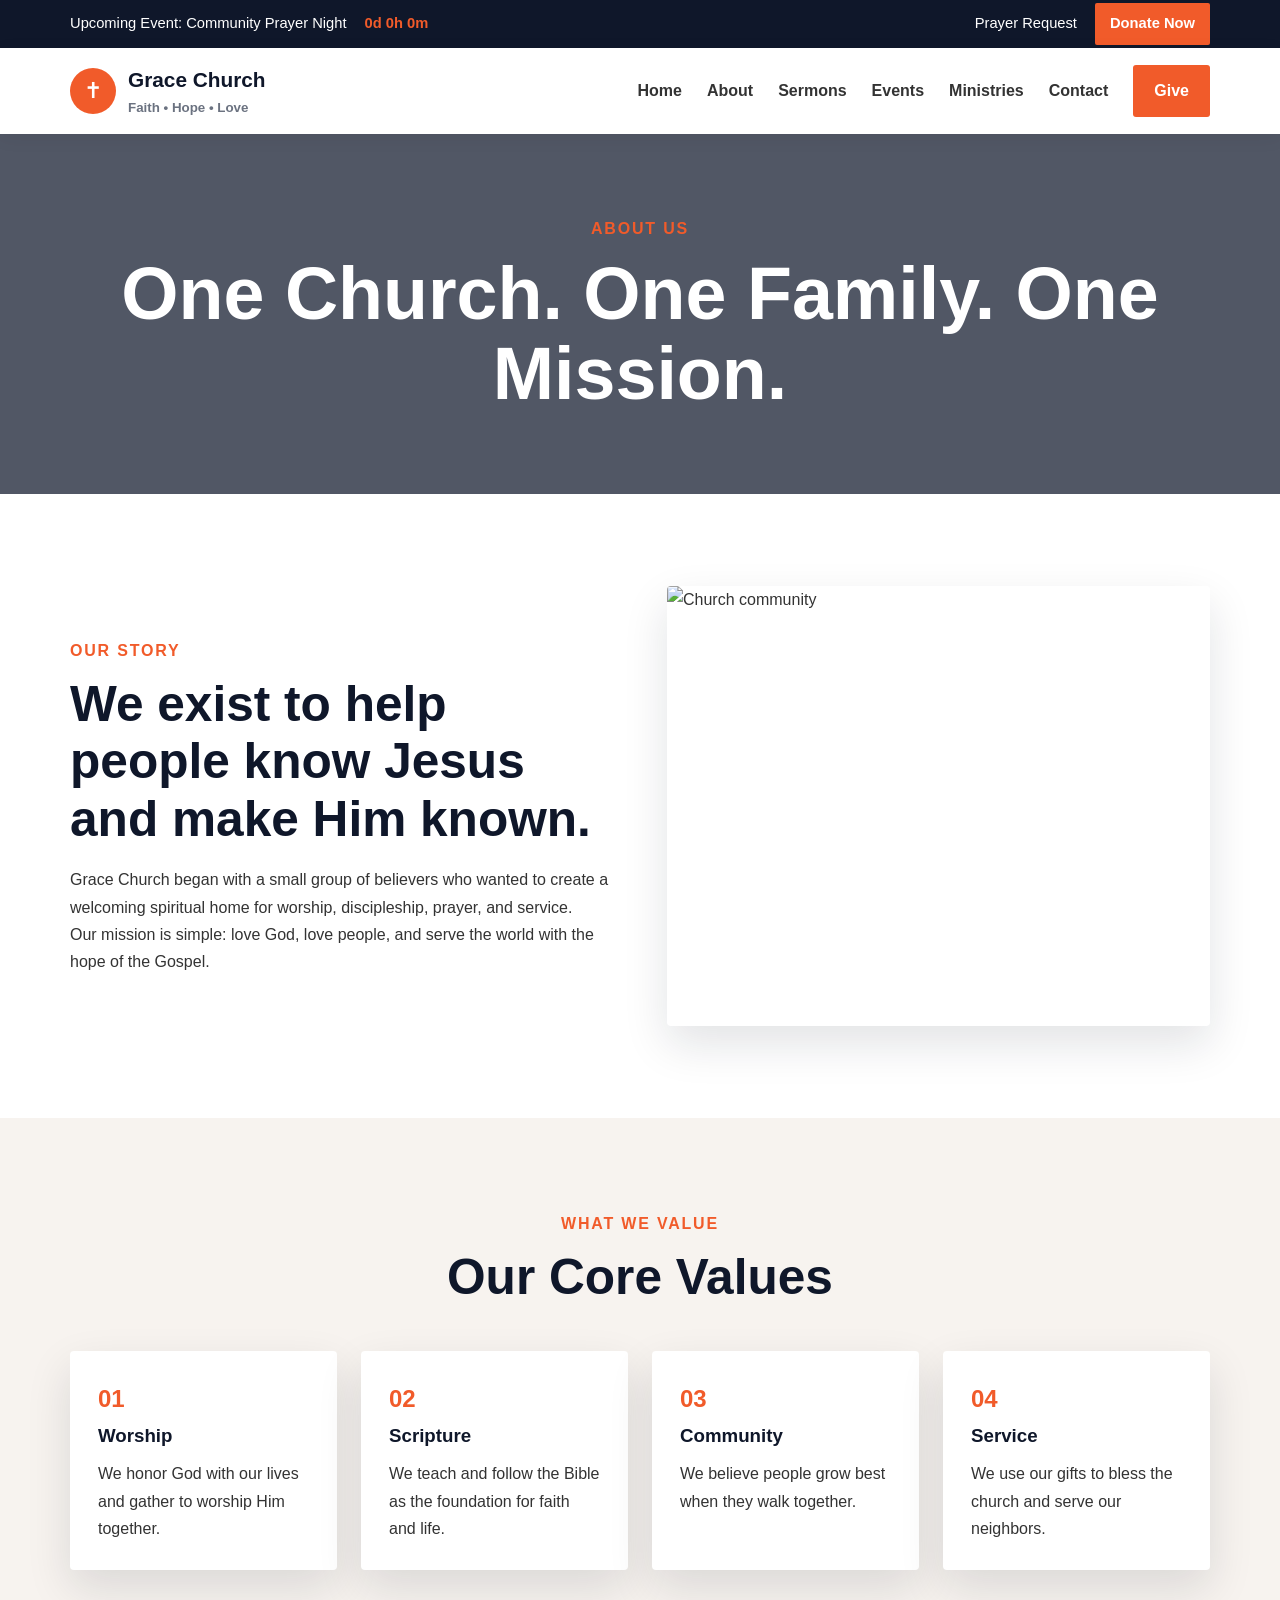
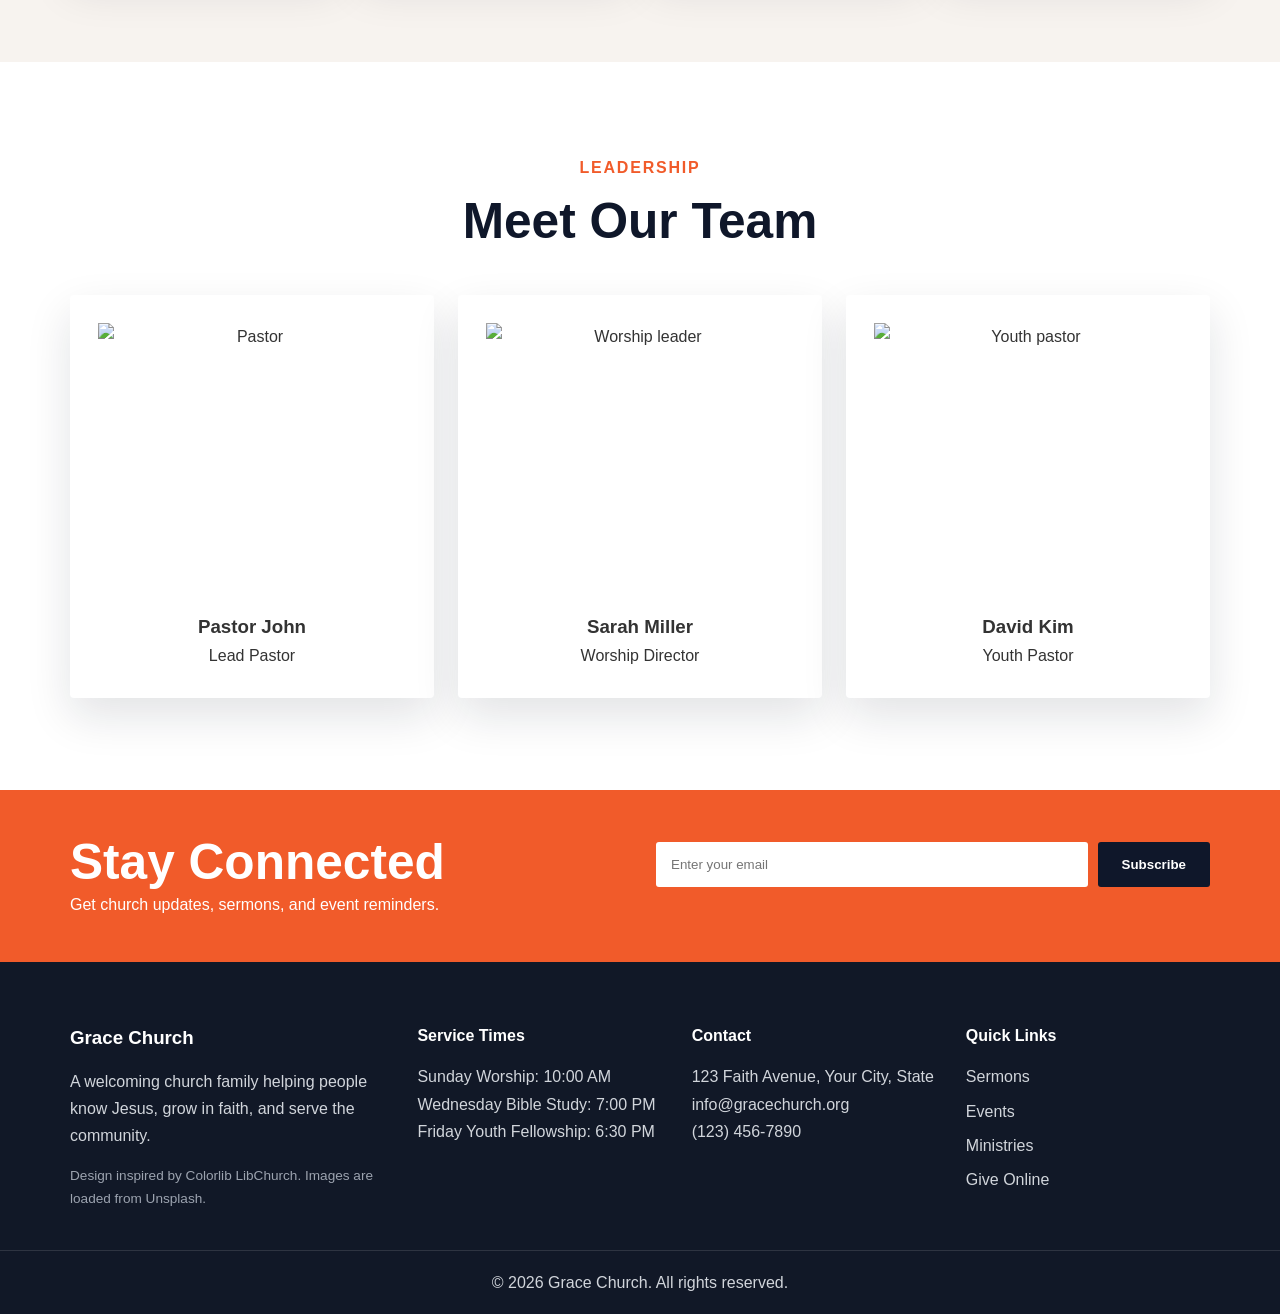
==== about.html @ 38222ea0 "initial commit for Bethel Church Website~" ====
<!DOCTYPE html>
<html lang="en">
<head>
  <meta charset="UTF-8" />
<meta name="viewport" content="width=device-width, initial-scale=1.0" />
<link rel="stylesheet" href="css/style.css" />
<link rel="preconnect" href="https://images.unsplash.com">

  <title>About | Grace Church</title>
</head>
<body>
<header class="top-header">
  <div class="container top-row">
    <div class="top-left">
      <span>Upcoming Event: Community Prayer Night</span>
      <strong id="miniCountdown">Loading...</strong>
    </div>
    <div class="top-right">
      <a href="contact.html">Prayer Request</a>
      <a href="give.html" class="top-donate">Donate Now</a>
    </div>
  </div>
</header>

<nav class="main-header">
  <div class="container nav-row">
    <a href="index.html" class="brand">
      <span class="brand-icon">✝</span>
      <span>
        <strong>Grace Church</strong>
        <small>Faith • Hope • Love</small>
      </span>
    </a>

    <button class="menu-btn" id="menuBtn" aria-label="Open menu">☰</button>

    <div class="menu" id="menu">
      <a href="index.html">Home</a>
      <a href="about.html">About</a>
      <a href="sermons.html">Sermons</a>
      <a href="events.html">Events</a>
      <a href="ministries.html">Ministries</a>
      <a href="contact.html">Contact</a>
      <a href="give.html" class="donate-btn">Give</a>
    </div>
  </div>
</nav>

<main>

<section class="page-hero about-hero">
  <div class="container"><p class="label">About Us</p><h1>One Church. One Family. One Mission.</h1></div>
</section>
<section class="section">
  <div class="container split">
    <div>
      <p class="label dark">Our Story</p>
      <h2>We exist to help people know Jesus and make Him known.</h2>
      <p>Grace Church began with a small group of believers who wanted to create a welcoming spiritual home for worship, discipleship, prayer, and service.</p>
      <p>Our mission is simple: love God, love people, and serve the world with the hope of the Gospel.</p>
    </div>
    <div class="image-stack">
      <img class="main-img" src="https://images.unsplash.com/photo-1511632765486-a01980e01a18?auto=format&fit=crop&w=1200&q=80" alt="Church community">
    </div>
  </div>
</section>
<section class="section light">
  <div class="container">
    <div class="section-title"><p class="label dark">What We Value</p><h2>Our Core Values</h2></div>
    <div class="value-grid">
      <div class="value-card"><span>01</span><h3>Worship</h3><p>We honor God with our lives and gather to worship Him together.</p></div>
      <div class="value-card"><span>02</span><h3>Scripture</h3><p>We teach and follow the Bible as the foundation for faith and life.</p></div>
      <div class="value-card"><span>03</span><h3>Community</h3><p>We believe people grow best when they walk together.</p></div>
      <div class="value-card"><span>04</span><h3>Service</h3><p>We use our gifts to bless the church and serve our neighbors.</p></div>
    </div>
  </div>
</section>
<section class="section">
  <div class="container">
    <div class="section-title"><p class="label dark">Leadership</p><h2>Meet Our Team</h2></div>
    <div class="team-grid">
      <div class="team-card"><img src="https://images.unsplash.com/photo-1560250097-0b93528c311a?auto=format&fit=crop&w=800&q=80" alt="Pastor"><h3>Pastor John</h3><p>Lead Pastor</p></div>
      <div class="team-card"><img src="https://images.unsplash.com/photo-1573496359142-b8d87734a5a2?auto=format&fit=crop&w=800&q=80" alt="Worship leader"><h3>Sarah Miller</h3><p>Worship Director</p></div>
      <div class="team-card"><img src="https://images.unsplash.com/photo-1568602471122-7832951cc4c5?auto=format&fit=crop&w=800&q=80" alt="Youth pastor"><h3>David Kim</h3><p>Youth Pastor</p></div>
    </div>
  </div>
</section>
</main>
<section class="newsletter">
  <div class="container newsletter-box">
    <div>
      <h2>Stay Connected</h2>
      <p>Get church updates, sermons, and event reminders.</p>
    </div>
    <form id="newsletterForm" class="newsletter-form">
      <input type="email" id="newsletterEmail" placeholder="Enter your email" required>
      <button type="submit">Subscribe</button>
      <p id="newsletterMsg" class="small-msg"></p>
    </form>
  </div>
</section>

<footer class="footer">
  <div class="container footer-grid">
    <div>
      <h3>Grace Church</h3>
      <p>A welcoming church family helping people know Jesus, grow in faith, and serve the community.</p>
      <p class="credit">Design inspired by Colorlib LibChurch. Images are loaded from Unsplash.</p>
    </div>
    <div>
      <h4>Service Times</h4>
      <p>Sunday Worship: 10:00 AM</p>
      <p>Wednesday Bible Study: 7:00 PM</p>
      <p>Friday Youth Fellowship: 6:30 PM</p>
    </div>
    <div>
      <h4>Contact</h4>
      <p>123 Faith Avenue, Your City, State</p>
      <p>info@gracechurch.org</p>
      <p>(123) 456-7890</p>
    </div>
    <div>
      <h4>Quick Links</h4>
      <a href="sermons.html">Sermons</a>
      <a href="events.html">Events</a>
      <a href="ministries.html">Ministries</a>
      <a href="give.html">Give Online</a>
    </div>
  </div>
  <div class="footer-bottom">
    <p>&copy; 2026 Grace Church. All rights reserved.</p>
  </div>
</footer>

<script src="js/main.js"></script>

</body>
</html>
---- css/style.css ----
*{margin:0;padding:0;box-sizing:border-box}
:root{--orange:#f15b2a;--dark:#111827;--deep:#0f172a;--text:#333;--muted:#6b7280;--light:#f7f3ef;--white:#fff;--shadow:0 18px 45px rgba(15,23,42,.12)}
body{font-family:Arial,Helvetica,sans-serif;color:var(--text);line-height:1.7;background:#fff}
img{max-width:100%;display:block} a{text-decoration:none;color:inherit}.container{width:min(1140px,92%);margin:0 auto}
.top-header{background:var(--deep);color:#fff;font-size:.92rem}.top-row{display:flex;justify-content:space-between;gap:18px;align-items:center;min-height:48px}.top-left,.top-right{display:flex;gap:18px;align-items:center;flex-wrap:wrap}.top-left strong{color:var(--orange)}.top-right a{color:#fff}.top-donate{background:var(--orange);padding:8px 15px;border-radius:2px;font-weight:bold}
.main-header{background:#fff;position:sticky;top:0;z-index:1000;box-shadow:0 4px 18px rgba(0,0,0,.06)}.nav-row{display:flex;justify-content:space-between;align-items:center;min-height:86px}.brand{display:flex;align-items:center;gap:12px}.brand-icon{background:var(--orange);color:#fff;width:46px;height:46px;display:grid;place-items:center;border-radius:50%;font-size:1.35rem}.brand strong{display:block;color:var(--deep);font-size:1.3rem}.brand small{display:block;color:var(--muted);font-weight:bold}.menu{display:flex;gap:25px;align-items:center;font-weight:bold}.menu a:hover{color:var(--orange)}.donate-btn{background:var(--orange);color:#fff!important;padding:12px 21px;border-radius:3px}.menu-btn{display:none;background:var(--orange);color:#fff;border:0;border-radius:3px;padding:10px 13px;font-size:1.25rem}
.hero{position:relative;min-height:76vh;display:flex;align-items:center;color:#fff;background-size:cover;background-position:center}.hero-home{background-image:url('https://images.unsplash.com/photo-1438032005730-c779502df39b?auto=format&fit=crop&w=1800&q=80')}.hero-shade{position:absolute;inset:0;background:linear-gradient(90deg,rgba(15,23,42,.84),rgba(15,23,42,.35))}.hero-inner{position:relative;max-width:760px}.label{color:var(--orange);font-weight:900;letter-spacing:1.8px;text-transform:uppercase;margin-bottom:12px}.label.dark{color:var(--orange)}.hero h1{font-size:clamp(2.8rem,7vw,5.8rem);line-height:1.03;margin-bottom:20px}.hero-text{font-size:1.22rem;max-width:670px;margin-bottom:30px}.hero-actions{display:flex;gap:14px;flex-wrap:wrap}.btn{border:0;display:inline-block;padding:14px 25px;border-radius:3px;font-weight:900;cursor:pointer;transition:.2s}.btn:hover{transform:translateY(-2px);opacity:.92}.primary{background:var(--orange);color:#fff}.outline{border:2px solid #fff;color:#fff}.dark-btn{background:var(--deep);color:#fff}
.countdown-strip{background:var(--orange);color:#fff;padding:34px 0}.countdown-wrap{display:grid;grid-template-columns:1fr auto auto;gap:30px;align-items:center}.countdown-strip .label{color:#fff}.countdown-wrap h2{color:#fff;margin:0}.countdown{display:flex;gap:12px}.countdown div{background:rgba(255,255,255,.18);padding:13px 15px;text-align:center;min-width:82px}.countdown strong{display:block;font-size:1.7rem;line-height:1}.countdown span{font-size:.8rem;text-transform:uppercase;font-weight:bold}
.section{padding:92px 0}.light{background:var(--light)}.split{display:grid;grid-template-columns:1fr 1fr;gap:54px;align-items:center}h2{font-size:clamp(2rem,4vw,3.1rem);line-height:1.16;color:var(--deep);margin-bottom:18px}.section-title{text-align:center;max-width:720px;margin:0 auto 44px}.image-stack{position:relative}.main-img{border-radius:4px;box-shadow:var(--shadow);height:440px;width:100%;object-fit:cover}.quote-card{position:absolute;right:-20px;bottom:-24px;background:#fff;padding:22px;box-shadow:var(--shadow);max-width:320px;border-left:5px solid var(--orange)}.quote-card strong{display:block;color:var(--deep);margin-bottom:8px}.quote-card span{color:var(--orange);font-weight:bold}
.feature-grid{display:grid;grid-template-columns:repeat(3,1fr);gap:28px}.feature-card{background:#fff;box-shadow:var(--shadow);border-radius:4px;overflow:hidden}.feature-card img{height:210px;width:100%;object-fit:cover}.feature-card div{padding:25px}.feature-card h3,.sermon-card h3,.event-card h3,.value-card h3{color:var(--deep);margin-bottom:9px}
.sermon-grid{display:grid;grid-template-columns:repeat(3,1fr);gap:28px}.sermon-card{background:#fff;padding:28px;box-shadow:var(--shadow);border-radius:4px}.sermons-home .sermon-card{background:var(--light)}.play{height:155px;background:linear-gradient(135deg,var(--deep),var(--orange));color:#fff;display:grid;place-items:center;font-size:3rem;margin-bottom:22px}.sermon-card a{display:inline-block;color:var(--orange);font-weight:900;margin-top:15px}
.donation-band{background:linear-gradient(rgba(15,23,42,.87),rgba(15,23,42,.87)),url('https://images.unsplash.com/photo-1593113630400-ea4288922497?auto=format&fit=crop&w=1800&q=80');background-size:cover;background-position:center;color:#fff;padding:88px 0}.donation-band h2{color:#fff}.donation-grid{display:grid;grid-template-columns:1.2fr .8fr;gap:44px;align-items:center}.donation-card{background:#fff;color:var(--text);padding:32px;box-shadow:var(--shadow);border-radius:4px}.white-card{background:#fff}.progress{height:12px;background:#e5e7eb;border-radius:20px;overflow:hidden;margin:22px 0 10px}.progress span{display:block;height:100%;background:var(--orange)}.progress-meta{display:flex;justify-content:space-between;gap:14px;margin-bottom:22px;color:var(--deep)}
.events-grid,.events-list-page{display:grid;gap:22px}.event-card{background:#fff;box-shadow:var(--shadow);border-radius:4px;padding:24px;display:flex;align-items:center;gap:22px;border-left:5px solid var(--orange)}.event-card.large{align-items:flex-start}.event-date{background:var(--orange);color:#fff;min-width:78px;height:78px;display:grid;place-items:center;text-align:center}.event-date strong{font-size:1.9rem;line-height:1}.event-date span{font-weight:900;font-size:.82rem}
.newsletter{background:var(--orange);color:#fff;padding:44px 0}.newsletter-box{display:grid;grid-template-columns:1fr 1fr;gap:32px;align-items:center}.newsletter h2{color:#fff;margin:0}.newsletter-form{display:grid;grid-template-columns:1fr auto;gap:10px}.newsletter-form input{padding:15px;border:0;border-radius:3px}.newsletter-form button{background:var(--deep);color:#fff;border:0;padding:0 24px;font-weight:900;border-radius:3px}.small-msg{font-weight:bold;color:var(--orange);margin-top:12px}.newsletter .small-msg{grid-column:1/-1;color:#fff}
.footer{background:#111827;color:#d1d5db;padding-top:60px}.footer h3,.footer h4{color:#fff;margin-bottom:14px}.footer-grid{display:grid;grid-template-columns:1.3fr 1fr 1fr 1fr;gap:30px;padding-bottom:40px}.footer a{display:block;color:#d1d5db;margin-bottom:7px}.credit{font-size:.85rem;color:#9ca3af;margin-top:14px}.footer-bottom{text-align:center;border-top:1px solid rgba(255,255,255,.12);padding:18px}
.page-hero{min-height:360px;color:#fff;display:flex;align-items:center;text-align:center;background-size:cover;background-position:center;position:relative}.page-hero:before{content:"";position:absolute;inset:0;background:rgba(15,23,42,.72)}.page-hero .container{position:relative}.page-hero h1{font-size:clamp(2.5rem,6vw,4.6rem);line-height:1.08}.about-hero{background-image:url('https://images.unsplash.com/photo-1511632765486-a01980e01a18?auto=format&fit=crop&w=1800&q=80')}.sermons-hero{background-image:url('https://images.unsplash.com/photo-1504052434569-70ad5836ab65?auto=format&fit=crop&w=1800&q=80')}.events-hero{background-image:url('https://images.unsplash.com/photo-1529156069898-49953e39b3ac?auto=format&fit=crop&w=1800&q=80')}.ministries-hero{background-image:url('https://images.unsplash.com/photo-1593113598332-cd288d649433?auto=format&fit=crop&w=1800&q=80')}.contact-hero{background-image:url('https://images.unsplash.com/photo-1490730141103-6cac27aaab94?auto=format&fit=crop&w=1800&q=80')}.give-hero{background-image:url('https://images.unsplash.com/photo-1593113630400-ea4288922497?auto=format&fit=crop&w=1800&q=80')}
.value-grid,.team-grid{display:grid;grid-template-columns:repeat(4,1fr);gap:24px}.value-card,.team-card,.form-card,.contact-info,.light-card{background:#fff;box-shadow:var(--shadow);padding:28px;border-radius:4px}.value-card span{color:var(--orange);font-weight:900;font-size:1.5rem}.team-grid{grid-template-columns:repeat(3,1fr)}.team-card{text-align:center}.team-card img{height:270px;width:100%;object-fit:cover;margin-bottom:18px}.filter-bar{display:flex;justify-content:center;gap:12px;flex-wrap:wrap;margin-bottom:35px}.filter{border:0;background:#fff;color:var(--deep);padding:11px 22px;border-radius:3px;font-weight:900;cursor:pointer}.filter.active{background:var(--orange);color:#fff}
.contact-grid{display:grid;grid-template-columns:1fr 1fr;gap:42px;align-items:start}.form-card label{display:block;margin-top:14px;margin-bottom:6px;font-weight:900}.form-card input,.form-card textarea{width:100%;padding:14px;border:1px solid #ddd;border-radius:3px;font-family:inherit}.form-card button{margin-top:16px}.form-card.wide{max-width:760px;margin:0 auto}.map-box{min-height:230px;background:var(--light);border:2px dashed #d1d5db;display:grid;place-items:center;text-align:center;color:var(--muted);margin-top:22px}.light-card{background:var(--light)}
@media(max-width:960px){.menu-btn{display:block}.menu{display:none;position:absolute;left:0;right:0;top:86px;background:#fff;box-shadow:0 12px 25px rgba(0,0,0,.08);padding:22px 4%;flex-direction:column;align-items:flex-start}.menu.show{display:flex}.top-row,.countdown-wrap,.split,.feature-grid,.sermon-grid,.donation-grid,.newsletter-box,.footer-grid,.contact-grid,.value-grid,.team-grid{grid-template-columns:1fr}.top-row{padding:12px 0}.countdown{flex-wrap:wrap}.quote-card{position:static;margin-top:-10px}.main-img{height:330px}.newsletter-form{grid-template-columns:1fr}.newsletter-form button{padding:14px}.hero{min-height:68vh}.event-card{align-items:flex-start}}
@media(max-width:560px){.top-left,.top-right{gap:10px}.countdown div{min-width:70px}.section{padding:64px 0}.event-card{flex-direction:column}.hero h1{font-size:2.65rem}.brand strong{font-size:1.1rem}}
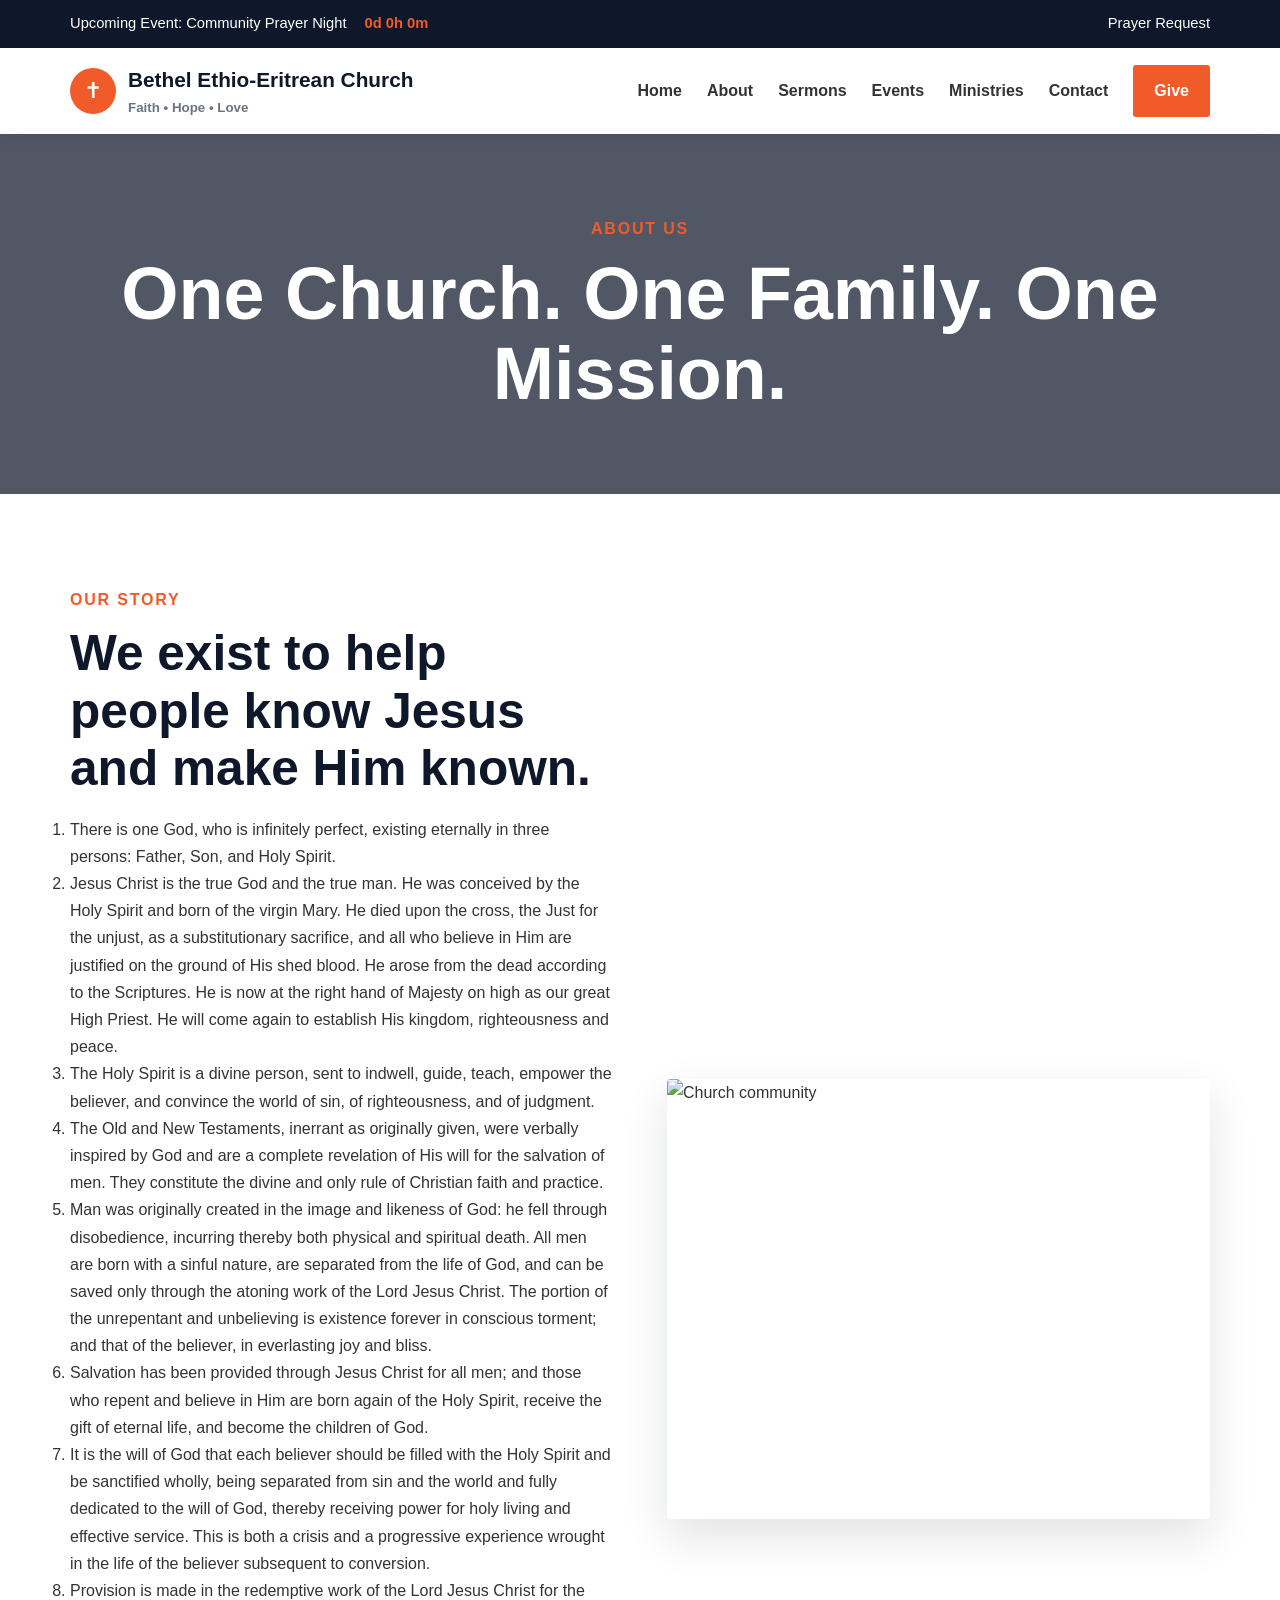
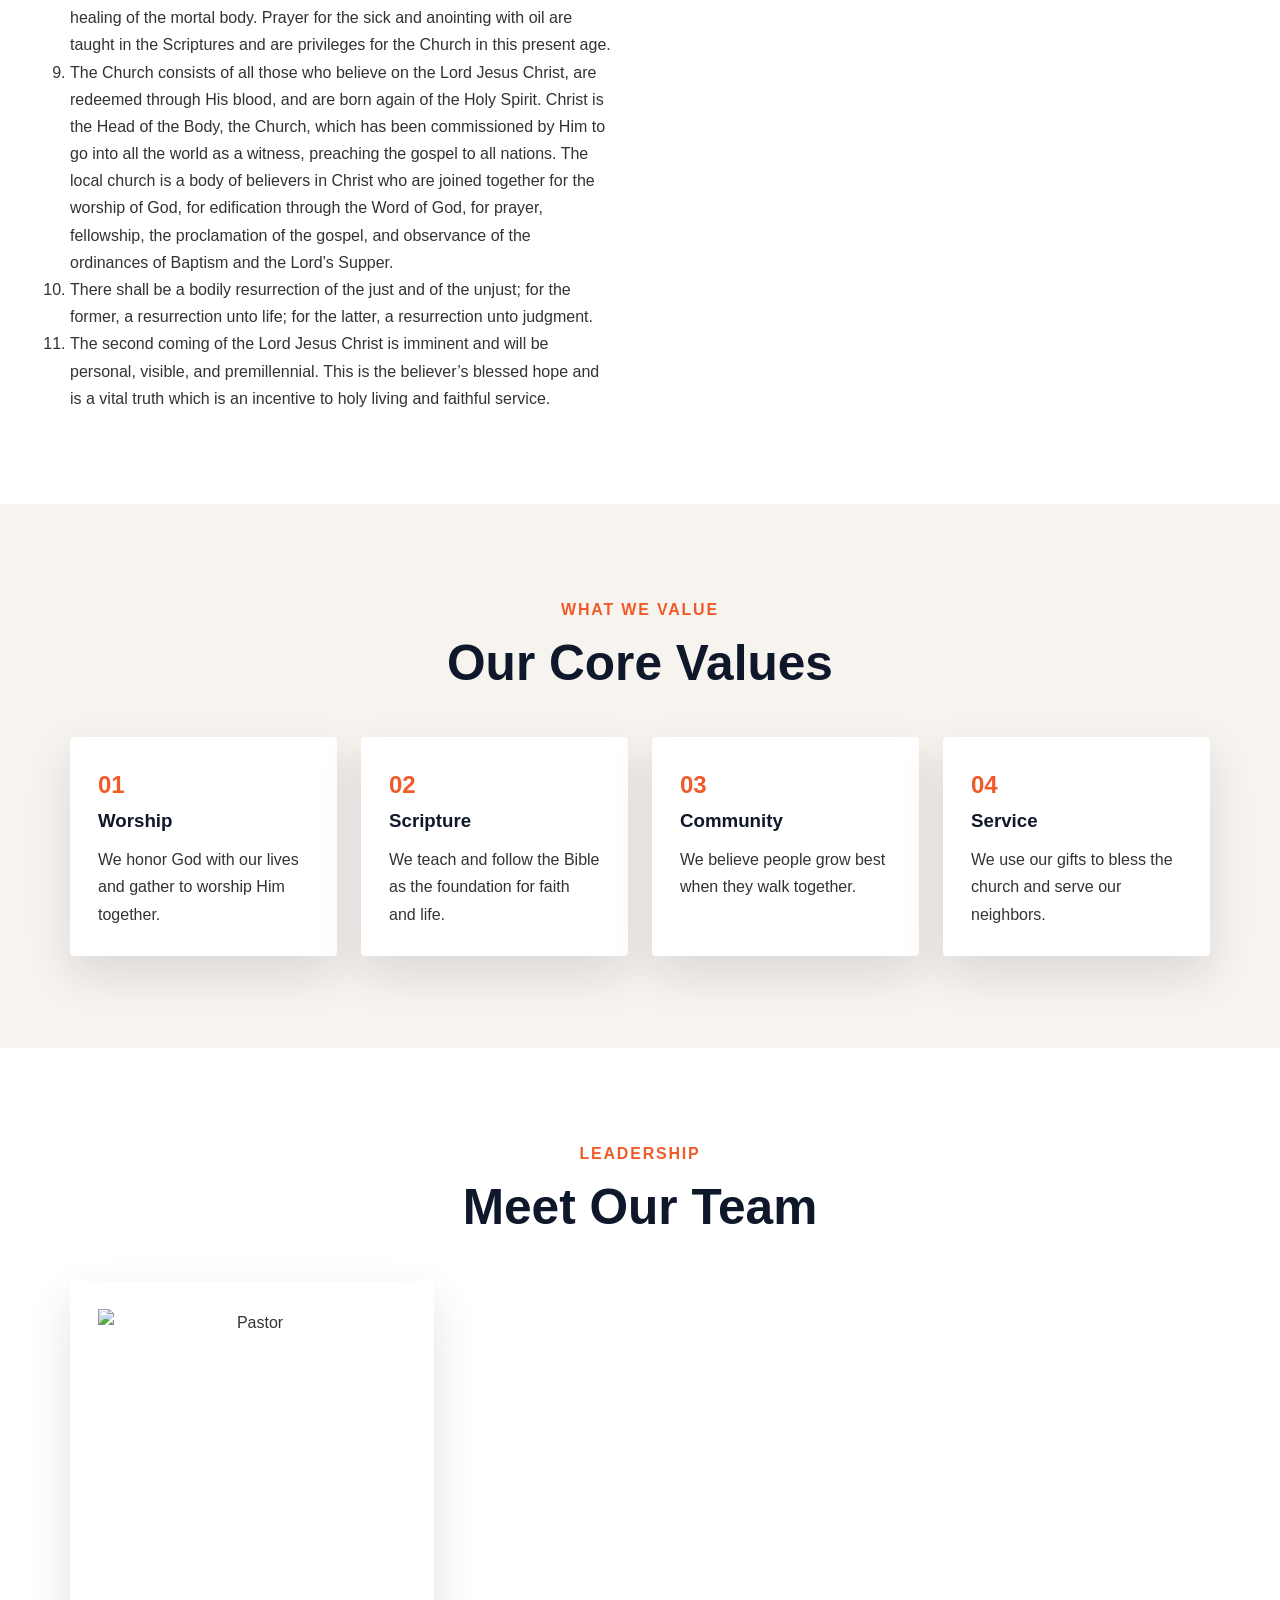
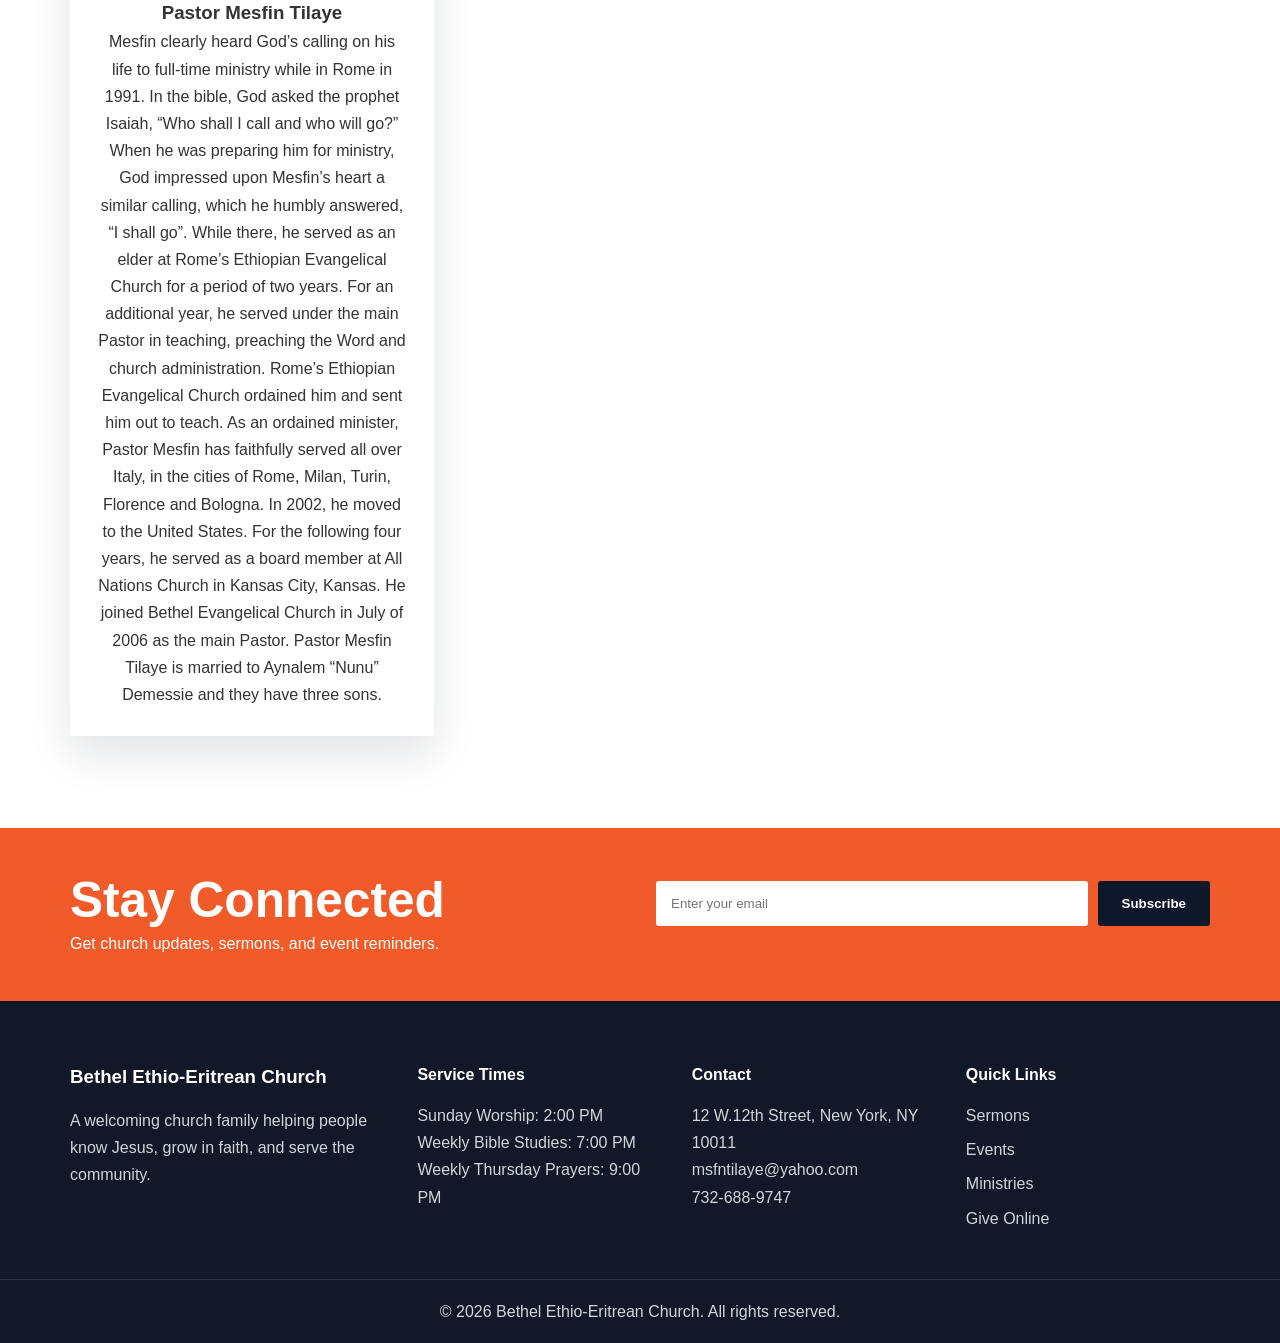
==== commit 93cd0e69: "Update church name and contact information in about.html" ====
--- a/about.html
+++ b/about.html
@@ -6,7 +6,7 @@
 <link rel="stylesheet" href="css/style.css" />
 <link rel="preconnect" href="https://images.unsplash.com">
 
-  <title>About | Grace Church</title>
+  <title>About | Bethel Ethio-Eritrean Church</title>
 </head>
 <body>
 <header class="top-header">
@@ -17,7 +17,7 @@
     </div>
     <div class="top-right">
       <a href="contact.html">Prayer Request</a>
-      <a href="give.html" class="top-donate">Donate Now</a>
+      <!-- <a href="give.html" class="top-donate">Donate Now</a> -->
     </div>
   </div>
 </header>
@@ -27,7 +27,7 @@
     <a href="index.html" class="brand">
       <span class="brand-icon">✝</span>
       <span>
-        <strong>Grace Church</strong>
+        <strong>Bethel Ethio-Eritrean Church</strong>
         <small>Faith • Hope • Love</small>
       </span>
     </a>
@@ -56,8 +56,29 @@
     <div>
       <p class="label dark">Our Story</p>
       <h2>We exist to help people know Jesus and make Him known.</h2>
-      <p>Grace Church began with a small group of believers who wanted to create a welcoming spiritual home for worship, discipleship, prayer, and service.</p>
-      <p>Our mission is simple: love God, love people, and serve the world with the hope of the Gospel.</p>
+      <p><ol class="statement-of-faith">
+    <li>There is one God, who is infinitely perfect, existing eternally in three persons: Father, Son, and Holy Spirit.</li>
+    
+    <li>Jesus Christ is the true God and the true man. He was conceived by the Holy Spirit and born of the virgin Mary. He died upon the cross, the Just for the unjust, as a substitutionary sacrifice, and all who believe in Him are justified on the ground of His shed blood. He arose from the dead according to the Scriptures. He is now at the right hand of Majesty on high as our great High Priest. He will come again to establish His kingdom, righteousness and peace.</li>
+    
+    <li>The Holy Spirit is a divine person, sent to indwell, guide, teach, empower the believer, and convince the world of sin, of righteousness, and of judgment.</li>
+    
+    <li>The Old and New Testaments, inerrant as originally given, were verbally inspired by God and are a complete revelation of His will for the salvation of men. They constitute the divine and only rule of Christian faith and practice.</li>
+    
+    <li>Man was originally created in the image and likeness of God: he fell through disobedience, incurring thereby both physical and spiritual death. All men are born with a sinful nature, are separated from the life of God, and can be saved only through the atoning work of the Lord Jesus Christ. The portion of the unrepentant and unbelieving is existence forever in conscious torment; and that of the believer, in everlasting joy and bliss.</li>
+    
+    <li>Salvation has been provided through Jesus Christ for all men; and those who repent and believe in Him are born again of the Holy Spirit, receive the gift of eternal life, and become the children of God.</li>
+    
+    <li>It is the will of God that each believer should be filled with the Holy Spirit and be sanctified wholly, being separated from sin and the world and fully dedicated to the will of God, thereby receiving power for holy living and effective service. This is both a crisis and a progressive experience wrought in the life of the believer subsequent to conversion.</li>
+    
+    <li>Provision is made in the redemptive work of the Lord Jesus Christ for the healing of the mortal body. Prayer for the sick and anointing with oil are taught in the Scriptures and are privileges for the Church in this present age.</li>
+    
+    <li>The Church consists of all those who believe on the Lord Jesus Christ, are redeemed through His blood, and are born again of the Holy Spirit. Christ is the Head of the Body, the Church, which has been commissioned by Him to go into all the world as a witness, preaching the gospel to all nations. The local church is a body of believers in Christ who are joined together for the worship of God, for edification through the Word of God, for prayer, fellowship, the proclamation of the gospel, and observance of the ordinances of Baptism and the Lord’s Supper.</li>
+    
+    <li>There shall be a bodily resurrection of the just and of the unjust; for the former, a resurrection unto life; for the latter, a resurrection unto judgment.</li>
+    
+    <li>The second coming of the Lord Jesus Christ is imminent and will be personal, visible, and premillennial. This is the believer’s blessed hope and is a vital truth which is an incentive to holy living and faithful service.</li>
+</ol><p>
     </div>
     <div class="image-stack">
       <img class="main-img" src="https://images.unsplash.com/photo-1511632765486-a01980e01a18?auto=format&fit=crop&w=1200&q=80" alt="Church community">
@@ -79,9 +100,13 @@
   <div class="container">
     <div class="section-title"><p class="label dark">Leadership</p><h2>Meet Our Team</h2></div>
     <div class="team-grid">
-      <div class="team-card"><img src="https://images.unsplash.com/photo-1560250097-0b93528c311a?auto=format&fit=crop&w=800&q=80" alt="Pastor"><h3>Pastor John</h3><p>Lead Pastor</p></div>
-      <div class="team-card"><img src="https://images.unsplash.com/photo-1573496359142-b8d87734a5a2?auto=format&fit=crop&w=800&q=80" alt="Worship leader"><h3>Sarah Miller</h3><p>Worship Director</p></div>
-      <div class="team-card"><img src="https://images.unsplash.com/photo-1568602471122-7832951cc4c5?auto=format&fit=crop&w=800&q=80" alt="Youth pastor"><h3>David Kim</h3><p>Youth Pastor</p></div>
+      <div class="team-card"><img src="https://images.unsplash.com/photo-1560250097-0b93528c311a?auto=format&fit=crop&w=800&q=80" alt="Pastor"><h3>Pastor Mesfin Tilaye</h3><p>
+
+Mesfin clearly heard God’s calling on his life to full-time ministry while in Rome in 1991. In the bible, God asked the prophet Isaiah, “Who shall I call and who will go?” When he was preparing him for ministry, God impressed upon Mesfin’s heart a similar calling, which he humbly answered, “I shall go”. While there, he served as an elder at Rome’s Ethiopian Evangelical Church for a period of two years. For an additional year, he served under the main Pastor in teaching, preaching the Word and church administration. Rome’s Ethiopian Evangelical Church ordained him and sent him out to teach. As an ordained minister, Pastor Mesfin has faithfully served all over Italy, in the cities of Rome, Milan, Turin, Florence and Bologna.
+
+In 2002, he moved to the United States. For the following four years, he served as a board member at All Nations Church in Kansas City, Kansas. He joined Bethel Evangelical Church in July of 2006 as the main Pastor. Pastor Mesfin Tilaye is married to Aynalem “Nunu” Demessie and they have three sons.</p></div>
+      <!-- <div class="team-card"><img src="https://images.unsplash.com/photo-1573496359142-b8d87734a5a2?auto=format&fit=crop&w=800&q=80" alt="Worship leader"><h3>Sarah Miller</h3><p>Worship Director</p></div>
+      <div class="team-card"><img src="https://images.unsplash.com/photo-1568602471122-7832951cc4c5?auto=format&fit=crop&w=800&q=80" alt="Youth pastor"><h3>David Kim</h3><p>Youth Pastor</p></div> -->
     </div>
   </div>
 </section>
@@ -103,21 +128,21 @@
 <footer class="footer">
   <div class="container footer-grid">
     <div>
-      <h3>Grace Church</h3>
+      <h3>Bethel Ethio-Eritrean Church</h3>
       <p>A welcoming church family helping people know Jesus, grow in faith, and serve the community.</p>
-      <p class="credit">Design inspired by Colorlib LibChurch. Images are loaded from Unsplash.</p>
+      <!-- <p class="credit">Design inspired by Colorlib LibChurch. Images are loaded from Unsplash.</p> -->
     </div>
     <div>
       <h4>Service Times</h4>
-      <p>Sunday Worship: 10:00 AM</p>
-      <p>Wednesday Bible Study: 7:00 PM</p>
-      <p>Friday Youth Fellowship: 6:30 PM</p>
+      <p>Sunday Worship: 2:00 PM</p>
+      <p>Weekly Bible Studies: 7:00 PM</p>
+      <p>Weekly Thursday Prayers: 9:00 PM</p>
     </div>
     <div>
       <h4>Contact</h4>
-      <p>123 Faith Avenue, Your City, State</p>
-      <p>info@gracechurch.org</p>
-      <p>(123) 456-7890</p>
+      <p>12 W.12th Street, New York, NY 10011</p>
+      <p>msfntilaye@yahoo.com</p>
+      <p>732-688-9747</p>
     </div>
     <div>
       <h4>Quick Links</h4>
@@ -128,7 +153,7 @@
     </div>
   </div>
   <div class="footer-bottom">
-    <p>&copy; 2026 Grace Church. All rights reserved.</p>
+    <p>&copy; 2026 Bethel Ethio-Eritrean Church. All rights reserved.</p>
   </div>
 </footer>
 
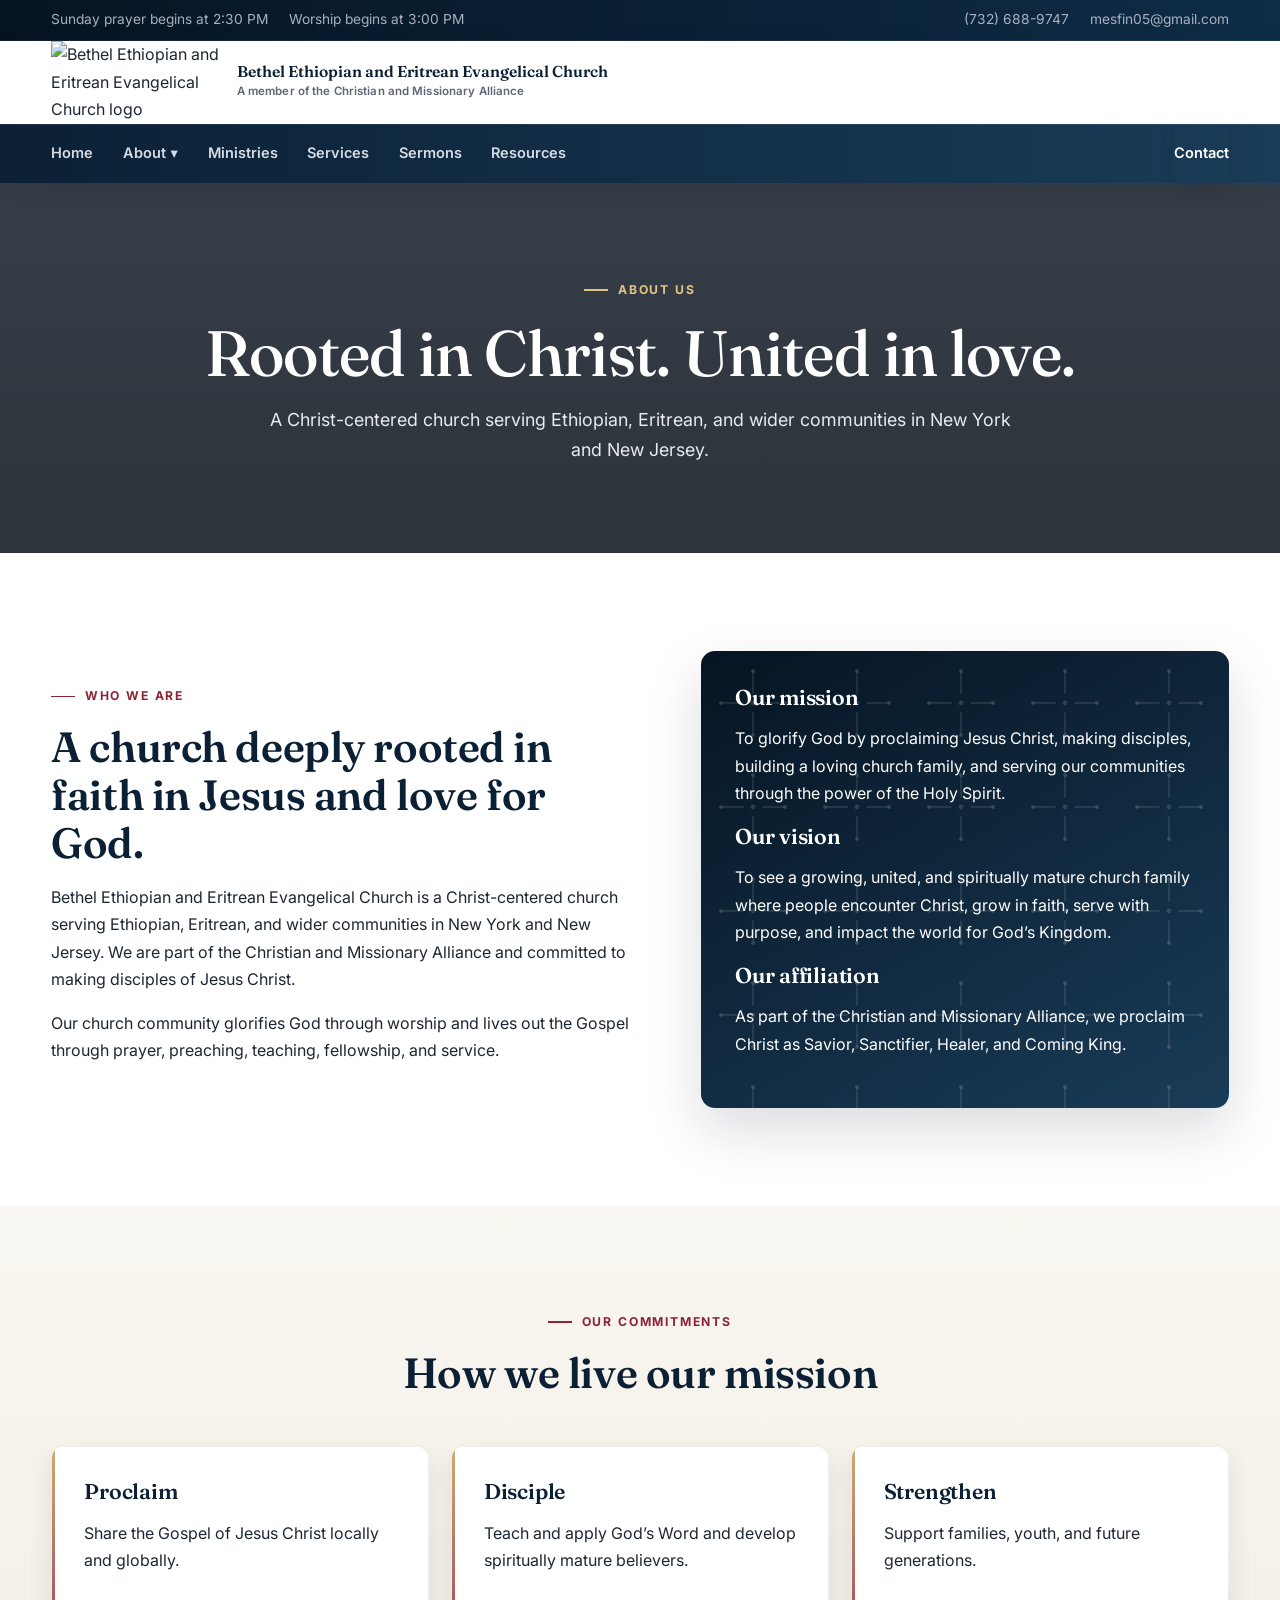
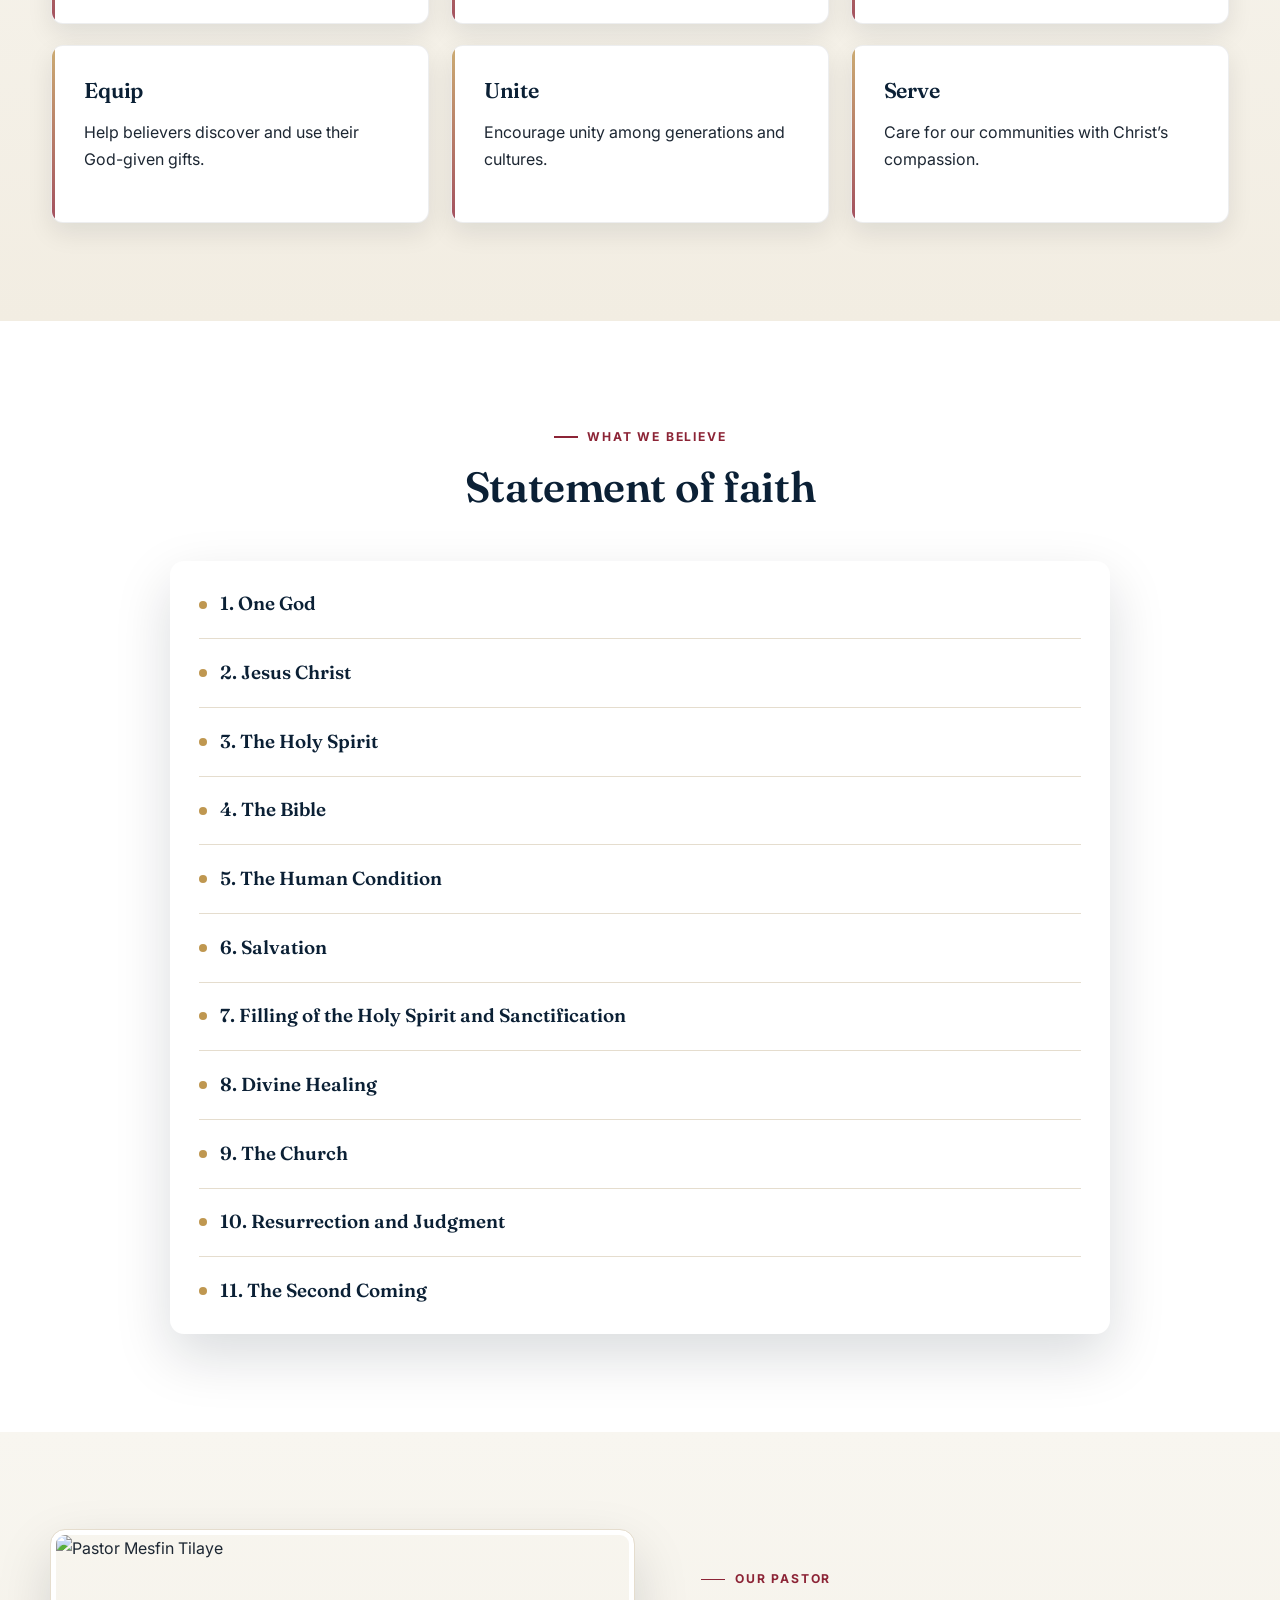
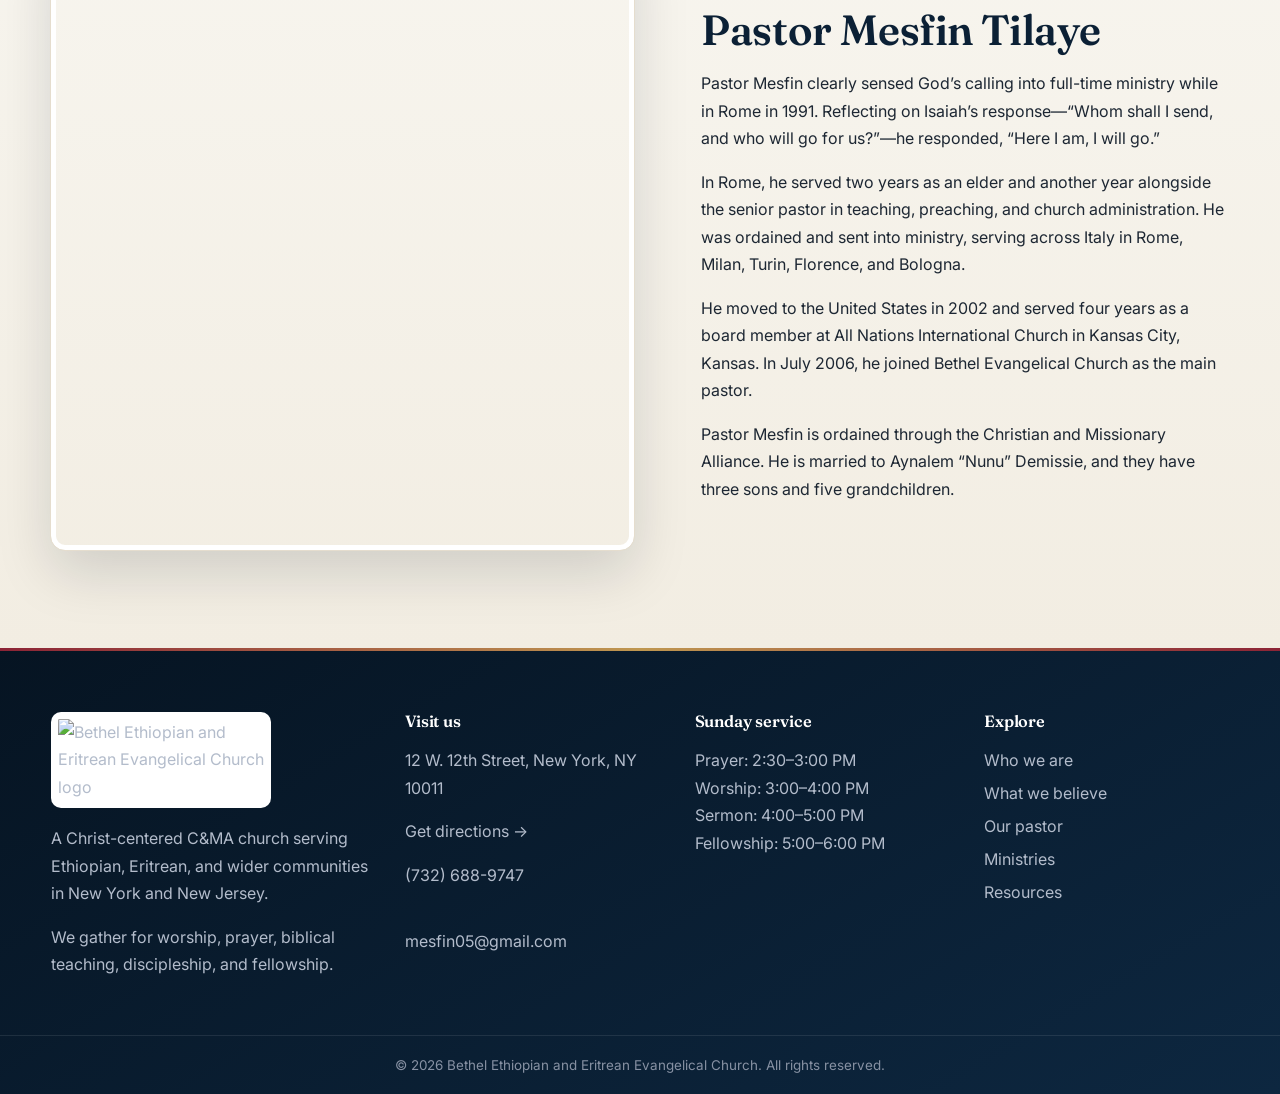
==== commit 00dde3a1: "Modify read me" ====
--- a/about.html
+++ b/about.html
@@ -1,163 +1,173 @@
-<!DOCTYPE html>
+<!doctype html>
 <html lang="en">
 <head>
-  <meta charset="UTF-8" />
-<meta name="viewport" content="width=device-width, initial-scale=1.0" />
-<link rel="stylesheet" href="css/style.css" />
-<link rel="preconnect" href="https://images.unsplash.com">
-
-  <title>About | Bethel Ethio-Eritrean Church</title>
+  <meta charset="utf-8">
+  <meta name="viewport" content="width=device-width,initial-scale=1">
+  <meta name="description" content="Christ-centered worship, biblical teaching, prayer, fellowship, and service in New York and New Jersey.">
+  <title>About | Bethel Ethiopian and Eritrean Evangelical Church</title>
+  <link rel="preconnect" href="https://fonts.googleapis.com">
+  <link rel="preconnect" href="https://fonts.gstatic.com" crossorigin>
+  <link href="https://fonts.googleapis.com/css2?family=Fraunces:ital,opsz,wght@0,9..144,400;0,9..144,500;0,9..144,600;0,9..144,700;1,9..144,500;1,9..144,600&family=Inter:wght@400;500;600;700;800;900&display=swap" rel="stylesheet">
+  <link rel="stylesheet" href="css/style.css">
 </head>
 <body>
-<header class="top-header">
-  <div class="container top-row">
-    <div class="top-left">
-      <span>Upcoming Event: Community Prayer Night</span>
-      <strong id="miniCountdown">Loading...</strong>
+<a class="skip-link" href="#main">Skip to content</a>
+<div class="topbar">
+  <div class="container topbar-inner">
+    <div class="topbar-left">
+      <span>Sunday prayer begins at 2:30 PM</span>
+      <span>Worship begins at 3:00 PM</span>
     </div>
-    <div class="top-right">
-      <a href="contact.html">Prayer Request</a>
-      <!-- <a href="give.html" class="top-donate">Donate Now</a> -->
+    <div class="topbar-right">
+      <a href="tel:+17326889747">(732) 688-9747</a>
+      <a href="mailto:mesfin05@gmail.com">mesfin05@gmail.com</a>
+    </div>
+  </div>
+</div>
+<header class="site-header">
+  <div class="container nav-wrap">
+    <a class="brand" href="index.html">
+      <img src="images/image1.png" alt="Bethel Ethiopian and Eritrean Evangelical Church logo">
+      <span class="brand-text">
+        <strong>Bethel Ethiopian and Eritrean Evangelical Church</strong>
+        <small>A member of the Christian and Missionary Alliance</small>
+      </span>
+    </a>
+    <button class="menu-toggle" aria-label="Open navigation" aria-expanded="false">☰</button>
+  </div>
+  <div class="nav-bar">
+    <div class="container">
+      <nav class="nav" aria-label="Primary navigation">
+        <a href="index.html">Home</a>
+        <div class="dropdown">
+          <button class="dropbtn" aria-haspopup="true">About <span aria-hidden="true">▾</span></button>
+          <div class="dropdown-menu">
+            <a href="about.html#who-we-are">Who we are</a>
+            <a href="about.html#faith">What we believe</a>
+            <a href="about.html#pastor">Our pastor</a>
+          </div>
+        </div>
+        <a href="ministries.html">Ministries</a>
+        <a href="events.html">Services</a>
+        <a href="sermons.html">Sermons</a>
+        <a href="resources.html">Resources</a>
+        <a class="nav-cta" href="contact.html">Contact</a>
+      </nav>
     </div>
   </div>
 </header>
-
-<nav class="main-header">
-  <div class="container nav-row">
-    <a href="index.html" class="brand">
-      <span class="brand-icon">✝</span>
-      <span>
-        <strong>Bethel Ethio-Eritrean Church</strong>
-        <small>Faith • Hope • Love</small>
-      </span>
-    </a>
-
-    <button class="menu-btn" id="menuBtn" aria-label="Open menu">☰</button>
-
-    <div class="menu" id="menu">
-      <a href="index.html">Home</a>
-      <a href="about.html">About</a>
-      <a href="sermons.html">Sermons</a>
-      <a href="events.html">Events</a>
-      <a href="ministries.html">Ministries</a>
-      <a href="contact.html">Contact</a>
-      <a href="give.html" class="donate-btn">Give</a>
-    </div>
-  </div>
-</nav>
-
-<main>
+<main id="main">
 
 <section class="page-hero about-hero">
-  <div class="container"><p class="label">About Us</p><h1>One Church. One Family. One Mission.</h1></div>
+  <div class="container">
+    <p class="eyebrow light">About us</p>
+    <h1>Rooted in Christ. United in love.</h1>
+    <p class="lead" style="margin:auto">A Christ-centered church serving Ethiopian, Eritrean, and wider communities in New York and New Jersey.</p>
+  </div>
 </section>
-<section class="section">
+
+<section id="who-we-are" class="section anchor">
   <div class="container split">
     <div>
-      <p class="label dark">Our Story</p>
-      <h2>We exist to help people know Jesus and make Him known.</h2>
-      <p><ol class="statement-of-faith">
-    <li>There is one God, who is infinitely perfect, existing eternally in three persons: Father, Son, and Holy Spirit.</li>
-    
-    <li>Jesus Christ is the true God and the true man. He was conceived by the Holy Spirit and born of the virgin Mary. He died upon the cross, the Just for the unjust, as a substitutionary sacrifice, and all who believe in Him are justified on the ground of His shed blood. He arose from the dead according to the Scriptures. He is now at the right hand of Majesty on high as our great High Priest. He will come again to establish His kingdom, righteousness and peace.</li>
-    
-    <li>The Holy Spirit is a divine person, sent to indwell, guide, teach, empower the believer, and convince the world of sin, of righteousness, and of judgment.</li>
-    
-    <li>The Old and New Testaments, inerrant as originally given, were verbally inspired by God and are a complete revelation of His will for the salvation of men. They constitute the divine and only rule of Christian faith and practice.</li>
-    
-    <li>Man was originally created in the image and likeness of God: he fell through disobedience, incurring thereby both physical and spiritual death. All men are born with a sinful nature, are separated from the life of God, and can be saved only through the atoning work of the Lord Jesus Christ. The portion of the unrepentant and unbelieving is existence forever in conscious torment; and that of the believer, in everlasting joy and bliss.</li>
-    
-    <li>Salvation has been provided through Jesus Christ for all men; and those who repent and believe in Him are born again of the Holy Spirit, receive the gift of eternal life, and become the children of God.</li>
-    
-    <li>It is the will of God that each believer should be filled with the Holy Spirit and be sanctified wholly, being separated from sin and the world and fully dedicated to the will of God, thereby receiving power for holy living and effective service. This is both a crisis and a progressive experience wrought in the life of the believer subsequent to conversion.</li>
-    
-    <li>Provision is made in the redemptive work of the Lord Jesus Christ for the healing of the mortal body. Prayer for the sick and anointing with oil are taught in the Scriptures and are privileges for the Church in this present age.</li>
-    
-    <li>The Church consists of all those who believe on the Lord Jesus Christ, are redeemed through His blood, and are born again of the Holy Spirit. Christ is the Head of the Body, the Church, which has been commissioned by Him to go into all the world as a witness, preaching the gospel to all nations. The local church is a body of believers in Christ who are joined together for the worship of God, for edification through the Word of God, for prayer, fellowship, the proclamation of the gospel, and observance of the ordinances of Baptism and the Lord’s Supper.</li>
-    
-    <li>There shall be a bodily resurrection of the just and of the unjust; for the former, a resurrection unto life; for the latter, a resurrection unto judgment.</li>
-    
-    <li>The second coming of the Lord Jesus Christ is imminent and will be personal, visible, and premillennial. This is the believer’s blessed hope and is a vital truth which is an incentive to holy living and faithful service.</li>
-</ol><p>
+      <p class="eyebrow red">Who we are</p>
+      <h2>A church deeply rooted in faith in Jesus and love for God.</h2>
+      <p>Bethel Ethiopian and Eritrean Evangelical Church is a Christ-centered church serving Ethiopian, Eritrean, and wider communities in New York and New Jersey. We are part of the Christian and Missionary Alliance and committed to making disciples of Jesus Christ.</p>
+      <p>Our church community glorifies God through worship and lives out the Gospel through prayer, preaching, teaching, fellowship, and service.</p>
     </div>
-    <div class="image-stack">
-      <img class="main-img" src="https://images.unsplash.com/photo-1511632765486-a01980e01a18?auto=format&fit=crop&w=1200&q=80" alt="Church community">
+    <div class="highlight dark">
+      <h3>Our mission</h3>
+      <p>To glorify God by proclaiming Jesus Christ, making disciples, building a loving church family, and serving our communities through the power of the Holy Spirit.</p>
+      <h3>Our vision</h3>
+      <p>To see a growing, united, and spiritually mature church family where people encounter Christ, grow in faith, serve with purpose, and impact the world for God’s Kingdom.</p>
+      <h3>Our affiliation</h3>
+      <p>As part of the Christian and Missionary Alliance, we proclaim Christ as Savior, Sanctifier, Healer, and Coming King.</p>
     </div>
   </div>
 </section>
-<section class="section light">
+
+<section class="section soft">
   <div class="container">
-    <div class="section-title"><p class="label dark">What We Value</p><h2>Our Core Values</h2></div>
-    <div class="value-grid">
-      <div class="value-card"><span>01</span><h3>Worship</h3><p>We honor God with our lives and gather to worship Him together.</p></div>
-      <div class="value-card"><span>02</span><h3>Scripture</h3><p>We teach and follow the Bible as the foundation for faith and life.</p></div>
-      <div class="value-card"><span>03</span><h3>Community</h3><p>We believe people grow best when they walk together.</p></div>
-      <div class="value-card"><span>04</span><h3>Service</h3><p>We use our gifts to bless the church and serve our neighbors.</p></div>
+    <div class="section-head">
+      <p class="eyebrow red">Our commitments</p>
+      <h2>How we live our mission</h2>
+    </div>
+    <div class="cards three compact">
+      <article class="card"><h3>Proclaim</h3><p>Share the Gospel of Jesus Christ locally and globally.</p></article>
+      <article class="card"><h3>Disciple</h3><p>Teach and apply God’s Word and develop spiritually mature believers.</p></article>
+      <article class="card"><h3>Strengthen</h3><p>Support families, youth, and future generations.</p></article>
+      <article class="card"><h3>Equip</h3><p>Help believers discover and use their God-given gifts.</p></article>
+      <article class="card"><h3>Unite</h3><p>Encourage unity among generations and cultures.</p></article>
+      <article class="card"><h3>Serve</h3><p>Care for our communities with Christ’s compassion.</p></article>
     </div>
   </div>
 </section>
-<section class="section">
+
+<section id="faith" class="section anchor">
   <div class="container">
-    <div class="section-title"><p class="label dark">Leadership</p><h2>Meet Our Team</h2></div>
-    <div class="team-grid">
-      <div class="team-card"><img src="https://images.unsplash.com/photo-1560250097-0b93528c311a?auto=format&fit=crop&w=800&q=80" alt="Pastor"><h3>Pastor Mesfin Tilaye</h3><p>
-
-Mesfin clearly heard God’s calling on his life to full-time ministry while in Rome in 1991. In the bible, God asked the prophet Isaiah, “Who shall I call and who will go?” When he was preparing him for ministry, God impressed upon Mesfin’s heart a similar calling, which he humbly answered, “I shall go”. While there, he served as an elder at Rome’s Ethiopian Evangelical Church for a period of two years. For an additional year, he served under the main Pastor in teaching, preaching the Word and church administration. Rome’s Ethiopian Evangelical Church ordained him and sent him out to teach. As an ordained minister, Pastor Mesfin has faithfully served all over Italy, in the cities of Rome, Milan, Turin, Florence and Bologna.
-
-In 2002, he moved to the United States. For the following four years, he served as a board member at All Nations Church in Kansas City, Kansas. He joined Bethel Evangelical Church in July of 2006 as the main Pastor. Pastor Mesfin Tilaye is married to Aynalem “Nunu” Demessie and they have three sons.</p></div>
-      <!-- <div class="team-card"><img src="https://images.unsplash.com/photo-1573496359142-b8d87734a5a2?auto=format&fit=crop&w=800&q=80" alt="Worship leader"><h3>Sarah Miller</h3><p>Worship Director</p></div>
-      <div class="team-card"><img src="https://images.unsplash.com/photo-1568602471122-7832951cc4c5?auto=format&fit=crop&w=800&q=80" alt="Youth pastor"><h3>David Kim</h3><p>Youth Pastor</p></div> -->
+    <div class="section-head">
+      <p class="eyebrow red">What we believe</p>
+      <h2>Statement of faith</h2>
+    </div>
+    <div class="accordion">
+      <details><summary>1. One God</summary><p>There is one God, infinitely perfect, existing eternally in three persons: Father, Son, and Holy Spirit. (Deuteronomy 6:4; Matthew 28:19)</p></details>
+      <details><summary>2. Jesus Christ</summary><p>Jesus Christ is true God and true man. He was born of the Virgin Mary, died for our sins, rose again, is seated at the right hand of the Father, and will come again. (Philippians 2:6–11; 1 Peter 3:18)</p></details>
+      <details><summary>3. The Holy Spirit</summary><p>The Holy Spirit is a divine Person who indwells believers, guides them, teaches them, and empowers them. (John 16:13; Acts 1:8)</p></details>
+      <details><summary>4. The Bible</summary><p>The Bible is the inspired and true Word of God. (2 Timothy 3:15–16)</p></details>
+      <details><summary>5. The Human Condition</summary><p>Human beings were created in the image of God but fell into sin. All people can be saved only through Jesus Christ. (Romans 3:23; 1 Corinthians 15:22)</p></details>
+      <details><summary>6. Salvation</summary><p>Salvation is by grace through faith in Jesus Christ. (Titus 3:5–7)</p></details>
+      <details><summary>7. Filling of the Holy Spirit and Sanctification</summary><p>Every believer is called to be filled with the Holy Spirit and to live a holy life. (1 Thessalonians 5:23)</p></details>
+      <details><summary>8. Divine Healing</summary><p>God has provided healing for humanity. Prayer and anointing with oil are biblical expressions of faith. (James 5:13–16)</p></details>
+      <details><summary>9. The Church</summary><p>The Church is the Body of Christ and is called to proclaim the Gospel to the whole world. (Ephesians 1:22–23)</p></details>
+      <details><summary>10. Resurrection and Judgment</summary><p>The righteous will rise to life, and the wicked to judgment. (John 5:28–29)</p></details>
+      <details><summary>11. The Second Coming</summary><p>Jesus Christ will return in glory. This is the blessed hope of believers. (Luke 21:27; Titus 2:11–14)</p></details>
     </div>
   </div>
 </section>
-</main>
-<section class="newsletter">
-  <div class="container newsletter-box">
+
+<section id="pastor" class="section soft anchor">
+  <div class="container split pastor-full">
+    <img src="images/pastor-mesfin.jpg" alt="Pastor Mesfin Tilaye">
     <div>
-      <h2>Stay Connected</h2>
-      <p>Get church updates, sermons, and event reminders.</p>
+      <p class="eyebrow red">Our pastor</p>
+      <h2>Pastor Mesfin Tilaye</h2>
+      <p>Pastor Mesfin clearly sensed God’s calling into full-time ministry while in Rome in 1991. Reflecting on Isaiah’s response—“Whom shall I send, and who will go for us?”—he responded, “Here I am, I will go.”</p>
+      <p>In Rome, he served two years as an elder and another year alongside the senior pastor in teaching, preaching, and church administration. He was ordained and sent into ministry, serving across Italy in Rome, Milan, Turin, Florence, and Bologna.</p>
+      <p>He moved to the United States in 2002 and served four years as a board member at All Nations International Church in Kansas City, Kansas. In July 2006, he joined Bethel Evangelical Church as the main pastor.</p>
+      <p>Pastor Mesfin is ordained through the Christian and Missionary Alliance. He is married to Aynalem “Nunu” Demissie, and they have three sons and five grandchildren.</p>
     </div>
-    <form id="newsletterForm" class="newsletter-form">
-      <input type="email" id="newsletterEmail" placeholder="Enter your email" required>
-      <button type="submit">Subscribe</button>
-      <p id="newsletterMsg" class="small-msg"></p>
-    </form>
   </div>
 </section>
 
+</main>
 <footer class="footer">
   <div class="container footer-grid">
     <div>
-      <h3>Bethel Ethio-Eritrean Church</h3>
-      <p>A welcoming church family helping people know Jesus, grow in faith, and serve the community.</p>
-      <!-- <p class="credit">Design inspired by Colorlib LibChurch. Images are loaded from Unsplash.</p> -->
+      <img class="footer-logo" src="images/image1.png" alt="Bethel Ethiopian and Eritrean Evangelical Church logo">
+      <p>A Christ-centered C&amp;MA church serving Ethiopian, Eritrean, and wider communities in New York and New Jersey.</p>
+      <p>We gather for worship, prayer, biblical teaching, discipleship, and fellowship.</p>
     </div>
     <div>
-      <h4>Service Times</h4>
-      <p>Sunday Worship: 2:00 PM</p>
-      <p>Weekly Bible Studies: 7:00 PM</p>
-      <p>Weekly Thursday Prayers: 9:00 PM</p>
+      <h3>Visit us</h3>
+      <p>12 W. 12th Street, New York, NY 10011</p>
+      <p><a href="https://www.google.com/maps/search/?api=1&query=12+W+12th+Street+New+York+NY+10011" target="_blank" rel="noopener">Get directions →</a></p>
+      <p><a href="tel:+17326889747">(732) 688-9747</a><br><a href="mailto:mesfin05@gmail.com">mesfin05@gmail.com</a></p>
     </div>
     <div>
-      <h4>Contact</h4>
-      <p>12 W.12th Street, New York, NY 10011</p>
-      <p>msfntilaye@yahoo.com</p>
-      <p>732-688-9747</p>
+      <h3>Sunday service</h3>
+      <p>Prayer: 2:30–3:00 PM<br>Worship: 3:00–4:00 PM<br>Sermon: 4:00–5:00 PM<br>Fellowship: 5:00–6:00 PM</p>
     </div>
     <div>
-      <h4>Quick Links</h4>
-      <a href="sermons.html">Sermons</a>
-      <a href="events.html">Events</a>
+      <h3>Explore</h3>
+      <a href="about.html#who-we-are">Who we are</a>
+      <a href="about.html#faith">What we believe</a>
+      <a href="about.html#pastor">Our pastor</a>
       <a href="ministries.html">Ministries</a>
-      <a href="give.html">Give Online</a>
+      <a href="resources.html">Resources</a>
     </div>
   </div>
-  <div class="footer-bottom">
-    <p>&copy; 2026 Bethel Ethio-Eritrean Church. All rights reserved.</p>
-  </div>
+  <div class="footer-bottom">© <span id="year"></span> Bethel Ethiopian and Eritrean Evangelical Church. All rights reserved.</div>
 </footer>
-
+<button class="back-top" aria-label="Back to top">↑</button>
 <script src="js/main.js"></script>
-
 </body>
-</html>
+</html>
--- a/css/style.css
+++ b/css/style.css
@@ -1,20 +1,283 @@
-*{margin:0;padding:0;box-sizing:border-box}
-:root{--orange:#f15b2a;--dark:#111827;--deep:#0f172a;--text:#333;--muted:#6b7280;--light:#f7f3ef;--white:#fff;--shadow:0 18px 45px rgba(15,23,42,.12)}
-body{font-family:Arial,Helvetica,sans-serif;color:var(--text);line-height:1.7;background:#fff}
-img{max-width:100%;display:block} a{text-decoration:none;color:inherit}.container{width:min(1140px,92%);margin:0 auto}
-.top-header{background:var(--deep);color:#fff;font-size:.92rem}.top-row{display:flex;justify-content:space-between;gap:18px;align-items:center;min-height:48px}.top-left,.top-right{display:flex;gap:18px;align-items:center;flex-wrap:wrap}.top-left strong{color:var(--orange)}.top-right a{color:#fff}.top-donate{background:var(--orange);padding:8px 15px;border-radius:2px;font-weight:bold}
-.main-header{background:#fff;position:sticky;top:0;z-index:1000;box-shadow:0 4px 18px rgba(0,0,0,.06)}.nav-row{display:flex;justify-content:space-between;align-items:center;min-height:86px}.brand{display:flex;align-items:center;gap:12px}.brand-icon{background:var(--orange);color:#fff;width:46px;height:46px;display:grid;place-items:center;border-radius:50%;font-size:1.35rem}.brand strong{display:block;color:var(--deep);font-size:1.3rem}.brand small{display:block;color:var(--muted);font-weight:bold}.menu{display:flex;gap:25px;align-items:center;font-weight:bold}.menu a:hover{color:var(--orange)}.donate-btn{background:var(--orange);color:#fff!important;padding:12px 21px;border-radius:3px}.menu-btn{display:none;background:var(--orange);color:#fff;border:0;border-radius:3px;padding:10px 13px;font-size:1.25rem}
-.hero{position:relative;min-height:76vh;display:flex;align-items:center;color:#fff;background-size:cover;background-position:center}.hero-home{background-image:url('https://images.unsplash.com/photo-1438032005730-c779502df39b?auto=format&fit=crop&w=1800&q=80')}.hero-shade{position:absolute;inset:0;background:linear-gradient(90deg,rgba(15,23,42,.84),rgba(15,23,42,.35))}.hero-inner{position:relative;max-width:760px}.label{color:var(--orange);font-weight:900;letter-spacing:1.8px;text-transform:uppercase;margin-bottom:12px}.label.dark{color:var(--orange)}.hero h1{font-size:clamp(2.8rem,7vw,5.8rem);line-height:1.03;margin-bottom:20px}.hero-text{font-size:1.22rem;max-width:670px;margin-bottom:30px}.hero-actions{display:flex;gap:14px;flex-wrap:wrap}.btn{border:0;display:inline-block;padding:14px 25px;border-radius:3px;font-weight:900;cursor:pointer;transition:.2s}.btn:hover{transform:translateY(-2px);opacity:.92}.primary{background:var(--orange);color:#fff}.outline{border:2px solid #fff;color:#fff}.dark-btn{background:var(--deep);color:#fff}
-.countdown-strip{background:var(--orange);color:#fff;padding:34px 0}.countdown-wrap{display:grid;grid-template-columns:1fr auto auto;gap:30px;align-items:center}.countdown-strip .label{color:#fff}.countdown-wrap h2{color:#fff;margin:0}.countdown{display:flex;gap:12px}.countdown div{background:rgba(255,255,255,.18);padding:13px 15px;text-align:center;min-width:82px}.countdown strong{display:block;font-size:1.7rem;line-height:1}.countdown span{font-size:.8rem;text-transform:uppercase;font-weight:bold}
-.section{padding:92px 0}.light{background:var(--light)}.split{display:grid;grid-template-columns:1fr 1fr;gap:54px;align-items:center}h2{font-size:clamp(2rem,4vw,3.1rem);line-height:1.16;color:var(--deep);margin-bottom:18px}.section-title{text-align:center;max-width:720px;margin:0 auto 44px}.image-stack{position:relative}.main-img{border-radius:4px;box-shadow:var(--shadow);height:440px;width:100%;object-fit:cover}.quote-card{position:absolute;right:-20px;bottom:-24px;background:#fff;padding:22px;box-shadow:var(--shadow);max-width:320px;border-left:5px solid var(--orange)}.quote-card strong{display:block;color:var(--deep);margin-bottom:8px}.quote-card span{color:var(--orange);font-weight:bold}
-.feature-grid{display:grid;grid-template-columns:repeat(3,1fr);gap:28px}.feature-card{background:#fff;box-shadow:var(--shadow);border-radius:4px;overflow:hidden}.feature-card img{height:210px;width:100%;object-fit:cover}.feature-card div{padding:25px}.feature-card h3,.sermon-card h3,.event-card h3,.value-card h3{color:var(--deep);margin-bottom:9px}
-.sermon-grid{display:grid;grid-template-columns:repeat(3,1fr);gap:28px}.sermon-card{background:#fff;padding:28px;box-shadow:var(--shadow);border-radius:4px}.sermons-home .sermon-card{background:var(--light)}.play{height:155px;background:linear-gradient(135deg,var(--deep),var(--orange));color:#fff;display:grid;place-items:center;font-size:3rem;margin-bottom:22px}.sermon-card a{display:inline-block;color:var(--orange);font-weight:900;margin-top:15px}
-.donation-band{background:linear-gradient(rgba(15,23,42,.87),rgba(15,23,42,.87)),url('https://images.unsplash.com/photo-1593113630400-ea4288922497?auto=format&fit=crop&w=1800&q=80');background-size:cover;background-position:center;color:#fff;padding:88px 0}.donation-band h2{color:#fff}.donation-grid{display:grid;grid-template-columns:1.2fr .8fr;gap:44px;align-items:center}.donation-card{background:#fff;color:var(--text);padding:32px;box-shadow:var(--shadow);border-radius:4px}.white-card{background:#fff}.progress{height:12px;background:#e5e7eb;border-radius:20px;overflow:hidden;margin:22px 0 10px}.progress span{display:block;height:100%;background:var(--orange)}.progress-meta{display:flex;justify-content:space-between;gap:14px;margin-bottom:22px;color:var(--deep)}
-.events-grid,.events-list-page{display:grid;gap:22px}.event-card{background:#fff;box-shadow:var(--shadow);border-radius:4px;padding:24px;display:flex;align-items:center;gap:22px;border-left:5px solid var(--orange)}.event-card.large{align-items:flex-start}.event-date{background:var(--orange);color:#fff;min-width:78px;height:78px;display:grid;place-items:center;text-align:center}.event-date strong{font-size:1.9rem;line-height:1}.event-date span{font-weight:900;font-size:.82rem}
-.newsletter{background:var(--orange);color:#fff;padding:44px 0}.newsletter-box{display:grid;grid-template-columns:1fr 1fr;gap:32px;align-items:center}.newsletter h2{color:#fff;margin:0}.newsletter-form{display:grid;grid-template-columns:1fr auto;gap:10px}.newsletter-form input{padding:15px;border:0;border-radius:3px}.newsletter-form button{background:var(--deep);color:#fff;border:0;padding:0 24px;font-weight:900;border-radius:3px}.small-msg{font-weight:bold;color:var(--orange);margin-top:12px}.newsletter .small-msg{grid-column:1/-1;color:#fff}
-.footer{background:#111827;color:#d1d5db;padding-top:60px}.footer h3,.footer h4{color:#fff;margin-bottom:14px}.footer-grid{display:grid;grid-template-columns:1.3fr 1fr 1fr 1fr;gap:30px;padding-bottom:40px}.footer a{display:block;color:#d1d5db;margin-bottom:7px}.credit{font-size:.85rem;color:#9ca3af;margin-top:14px}.footer-bottom{text-align:center;border-top:1px solid rgba(255,255,255,.12);padding:18px}
-.page-hero{min-height:360px;color:#fff;display:flex;align-items:center;text-align:center;background-size:cover;background-position:center;position:relative}.page-hero:before{content:"";position:absolute;inset:0;background:rgba(15,23,42,.72)}.page-hero .container{position:relative}.page-hero h1{font-size:clamp(2.5rem,6vw,4.6rem);line-height:1.08}.about-hero{background-image:url('https://images.unsplash.com/photo-1511632765486-a01980e01a18?auto=format&fit=crop&w=1800&q=80')}.sermons-hero{background-image:url('https://images.unsplash.com/photo-1504052434569-70ad5836ab65?auto=format&fit=crop&w=1800&q=80')}.events-hero{background-image:url('https://images.unsplash.com/photo-1529156069898-49953e39b3ac?auto=format&fit=crop&w=1800&q=80')}.ministries-hero{background-image:url('https://images.unsplash.com/photo-1593113598332-cd288d649433?auto=format&fit=crop&w=1800&q=80')}.contact-hero{background-image:url('https://images.unsplash.com/photo-1490730141103-6cac27aaab94?auto=format&fit=crop&w=1800&q=80')}.give-hero{background-image:url('https://images.unsplash.com/photo-1593113630400-ea4288922497?auto=format&fit=crop&w=1800&q=80')}
-.value-grid,.team-grid{display:grid;grid-template-columns:repeat(4,1fr);gap:24px}.value-card,.team-card,.form-card,.contact-info,.light-card{background:#fff;box-shadow:var(--shadow);padding:28px;border-radius:4px}.value-card span{color:var(--orange);font-weight:900;font-size:1.5rem}.team-grid{grid-template-columns:repeat(3,1fr)}.team-card{text-align:center}.team-card img{height:270px;width:100%;object-fit:cover;margin-bottom:18px}.filter-bar{display:flex;justify-content:center;gap:12px;flex-wrap:wrap;margin-bottom:35px}.filter{border:0;background:#fff;color:var(--deep);padding:11px 22px;border-radius:3px;font-weight:900;cursor:pointer}.filter.active{background:var(--orange);color:#fff}
-.contact-grid{display:grid;grid-template-columns:1fr 1fr;gap:42px;align-items:start}.form-card label{display:block;margin-top:14px;margin-bottom:6px;font-weight:900}.form-card input,.form-card textarea{width:100%;padding:14px;border:1px solid #ddd;border-radius:3px;font-family:inherit}.form-card button{margin-top:16px}.form-card.wide{max-width:760px;margin:0 auto}.map-box{min-height:230px;background:var(--light);border:2px dashed #d1d5db;display:grid;place-items:center;text-align:center;color:var(--muted);margin-top:22px}.light-card{background:var(--light)}
-@media(max-width:960px){.menu-btn{display:block}.menu{display:none;position:absolute;left:0;right:0;top:86px;background:#fff;box-shadow:0 12px 25px rgba(0,0,0,.08);padding:22px 4%;flex-direction:column;align-items:flex-start}.menu.show{display:flex}.top-row,.countdown-wrap,.split,.feature-grid,.sermon-grid,.donation-grid,.newsletter-box,.footer-grid,.contact-grid,.value-grid,.team-grid{grid-template-columns:1fr}.top-row{padding:12px 0}.countdown{flex-wrap:wrap}.quote-card{position:static;margin-top:-10px}.main-img{height:330px}.newsletter-form{grid-template-columns:1fr}.newsletter-form button{padding:14px}.hero{min-height:68vh}.event-card{align-items:flex-start}}
-@media(max-width:560px){.top-left,.top-right{gap:10px}.countdown div{min-width:70px}.section{padding:64px 0}.event-card{flex-direction:column}.hero h1{font-size:2.65rem}.brand strong{font-size:1.1rem}}
+:root{
+  --navy:#0b2035;
+  --navy-2:#061422;
+  --navy-3:#193c58;
+  --burgundy:#8c2436;
+  --burgundy-2:#6d1b2a;
+  --burgundy-light:#a8394a;
+  --gold:#bf9750;
+  --gold-light:#e2c583;
+  --gold-deep:#96793e;
+  --cream:#f5f1e8;
+  --paper:#ffffff;
+  --ink:#1d2733;
+  --muted:#5c6675;
+  --line:#e5ddce;
+  --shadow:0 22px 55px rgba(6,20,34,.15);
+  --shadow-soft:0 10px 26px rgba(6,20,34,.09);
+  --shadow-tight:0 5px 16px rgba(6,20,34,.09);
+  --serif:"Fraunces",Georgia,"Times New Roman",serif;
+  --sans:"Inter",ui-sans-serif,system-ui,-apple-system,"Segoe UI",Arial,sans-serif;
+}
+
+/* cross-motif texture, a signature detail used sparingly (data-uri, no network needed) */
+:root{
+  --cross-gold:url("data:image/svg+xml,%3Csvg xmlns='http://www.w3.org/2000/svg' width='104' height='104'%3E%3Cg fill='none' stroke='%23e2c583' stroke-width='1.4' stroke-linecap='round' opacity='.4'%3E%3Cpath d='M52 20v22M52 62v22M20 52h22M62 52h22'/%3E%3C/g%3E%3Cg fill='%23e2c583' opacity='.4'%3E%3Ccircle cx='52' cy='20' r='2.1'/%3E%3Ccircle cx='52' cy='84' r='2.1'/%3E%3Ccircle cx='20' cy='52' r='2.1'/%3E%3Ccircle cx='84' cy='52' r='2.1'/%3E%3Ccircle cx='52' cy='52' r='2.4'/%3E%3C/g%3E%3C/svg%3E");
+  --cross-cream:url("data:image/svg+xml,%3Csvg xmlns='http://www.w3.org/2000/svg' width='104' height='104'%3E%3Cg fill='none' stroke='%23f5f1e8' stroke-width='1.4' stroke-linecap='round' opacity='.4'%3E%3Cpath d='M52 20v22M52 62v22M20 52h22M62 52h22'/%3E%3C/g%3E%3Cg fill='%23f5f1e8' opacity='.4'%3E%3Ccircle cx='52' cy='20' r='2.1'/%3E%3Ccircle cx='52' cy='84' r='2.1'/%3E%3Ccircle cx='20' cy='52' r='2.1'/%3E%3Ccircle cx='84' cy='52' r='2.1'/%3E%3Ccircle cx='52' cy='52' r='2.4'/%3E%3C/g%3E%3C/svg%3E");
+}
+
+*{box-sizing:border-box}
+html{scroll-behavior:smooth}
+body{margin:0;font-family:var(--sans);color:var(--ink);line-height:1.72;background:var(--paper);-webkit-font-smoothing:antialiased}
+img{max-width:100%;display:block}
+a{text-decoration:none;color:inherit}
+p{margin:0 0 1rem}
+ul{margin:0;padding-left:1.2rem}
+.container{width:min(1260px,92%);margin:auto}
+:focus-visible{outline:2.5px solid var(--gold);outline-offset:3px;border-radius:4px}
+.skip-link{position:fixed;left:1rem;top:-100px;padding:.8rem 1rem;background:#fff;color:var(--navy);z-index:9999;border-radius:10px;box-shadow:var(--shadow-soft)}
+.skip-link:focus{top:1rem}
+h1,h2,h3,h4{font-family:var(--serif);font-optical-sizing:auto;font-weight:600;line-height:1.14;color:var(--navy);margin:0 0 1rem;letter-spacing:-.01em}
+h1{font-size:clamp(2.6rem,5vw,4.6rem);color:#fff;font-weight:500}
+h2{font-size:clamp(1.85rem,3.3vw,2.8rem)}
+h3{font-size:1.34rem;font-weight:600}
+.lead{font-size:1.12rem;color:#e7ebf1;max-width:760px;font-weight:400;line-height:1.65}
+.eyebrow{display:inline-flex;align-items:center;gap:.6rem;font-size:.76rem;letter-spacing:.15em;text-transform:uppercase;font-weight:700;color:var(--gold-deep);margin:0 0 1rem;font-family:var(--sans)}
+.eyebrow::before{content:"";width:24px;height:1.5px;background:currentColor;display:inline-block}
+.eyebrow.red{color:var(--burgundy)}
+.eyebrow.light{color:var(--gold-light)}
+.muted{color:var(--muted)}
+
+/* topbar */
+.topbar{background:linear-gradient(90deg,var(--navy-2),#0e2c46);color:#a7b0c0;font-size:.86rem;border-bottom:1px solid rgba(255,255,255,.06)}
+.topbar-inner{min-height:40px;display:flex;justify-content:space-between;align-items:center;gap:1rem}
+.topbar-left,.topbar-right{display:flex;align-items:center;gap:1.3rem;flex-wrap:wrap}
+.topbar a{transition:color .15s ease}
+.topbar a:hover{color:var(--gold-light)}
+
+/* header: identity row */
+.site-header{position:sticky;top:0;z-index:1000;box-shadow:0 10px 30px rgba(6,20,34,.08)}
+.nav-wrap{min-height:82px;display:flex;justify-content:space-between;align-items:center;gap:1rem;background:rgba(255,255,255,.98);backdrop-filter:blur(10px)}
+.brand{display:flex;align-items:center;gap:.85rem;min-width:0}
+.brand img{width:172px;height:auto;flex:none}
+.brand-text{display:flex;flex-direction:column;min-width:0}
+.brand-text strong{font-family:var(--serif);font-size:.98rem;font-weight:600;line-height:1.28;color:var(--navy);white-space:nowrap}
+.brand-text small{font-size:.72rem;color:var(--muted);font-weight:600;letter-spacing:.01em;white-space:nowrap}
+.menu-toggle{display:none;border:0;background:var(--navy);color:#fff;font-size:1.25rem;border-radius:9px;padding:.56rem .74rem;cursor:pointer;flex:none}
+
+/* header: navigation row (its own bar, so it never fights the identity row for space) */
+.nav-bar{background:linear-gradient(90deg,var(--navy),var(--navy-3));border-top:1px solid rgba(255,255,255,.08)}
+.nav{display:flex;align-items:center;gap:1.85rem;font-weight:600;font-size:.91rem;color:#e7ebf3;flex-wrap:nowrap;white-space:nowrap}
+.nav>a,.dropbtn{position:relative;padding:1.05rem 0;border:0;background:none;font:inherit;color:inherit;cursor:pointer;white-space:nowrap;display:inline-flex;align-items:center;gap:.3rem;opacity:.92}
+.nav>a::after,.dropbtn::after{content:"";position:absolute;left:0;right:0;bottom:.78rem;height:2px;background:var(--gold-light);transform:scaleX(0);transition:transform .2s ease;transform-origin:left}
+.nav>a:hover,.dropbtn:hover{opacity:1;color:#fff}
+.nav>a:hover::after,.dropbtn:hover::after{transform:scaleX(1)}
+.dropdown{position:relative;flex:none}
+.dropdown-menu{display:none;position:absolute;top:100%;left:-14px;margin-top:2px;background:#fff;min-width:200px;padding:.5rem;border-top:3px solid var(--gold);box-shadow:var(--shadow);border-radius:0 0 10px 10px;z-index:20}
+.dropdown:hover .dropdown-menu,.dropdown:focus-within .dropdown-menu{display:block}
+.dropdown-menu a{display:block;padding:.64rem .8rem;border-radius:8px;font-weight:600;white-space:normal;color:var(--ink)}
+.dropdown-menu a:hover{background:var(--cream);color:var(--burgundy)}
+.nav-cta{margin-left:auto;background:linear-gradient(135deg,var(--burgundy),var(--burgundy-light));color:#fff!important;padding:.62rem 1.15rem;border-radius:8px;box-shadow:var(--shadow-tight);transition:transform .2s ease,box-shadow .2s ease;opacity:1!important}
+.nav-cta:hover{transform:translateY(-1px);box-shadow:var(--shadow-soft)}
+.nav-cta::after{display:none!important}
+
+/* hero */
+.hero,.page-hero{position:relative;overflow:hidden;color:#fff;background-size:cover;background-position:center}
+.hero::before,.page-hero::before{content:"";position:absolute;inset:0;background:linear-gradient(100deg,rgba(5,12,20,.94) 8%,rgba(8,17,28,.76) 52%,rgba(9,19,32,.55) 100%)}
+.hero::after{content:"";position:absolute;inset:0;background-image:var(--cross-gold);background-size:104px 104px;opacity:.35;pointer-events:none}
+.hero{min-height:710px;display:flex;align-items:center}
+.page-hero{min-height:370px;display:flex;align-items:center;text-align:center}
+.page-hero::before{background:linear-gradient(0deg,rgba(5,12,20,.84),rgba(9,19,32,.82))}
+.hero-content,.page-hero .container{position:relative;z-index:1}
+.hero-grid{display:grid;grid-template-columns:minmax(0,1.05fr) minmax(320px,.7fr);gap:2.5rem;align-items:end}
+.hero-copy{padding:5rem 0 6.6rem;animation:riseIn .8s cubic-bezier(.2,.7,.2,1) both}
+.hero p{margin-bottom:1.2rem}
+.hero-card{position:relative;z-index:1;background:linear-gradient(150deg,rgba(255,255,255,.13),rgba(255,255,255,.05));border:1px solid rgba(255,255,255,.2);backdrop-filter:blur(14px);padding:1.8rem;border-radius:14px;box-shadow:0 26px 60px rgba(0,0,0,.25);margin-bottom:3rem;animation:riseIn .9s .1s cubic-bezier(.2,.7,.2,1) both}
+.hero-card h3,.hero-card strong,.hero-card p{color:#fff}
+.hero-card h3{font-size:1.24rem}
+.hero-card small{display:block;color:var(--gold-light);font-weight:700;letter-spacing:.11em;text-transform:uppercase;margin-bottom:.7rem;font-size:.72rem}
+.hero-card ul{padding-left:0;list-style:none;color:#eef1f6;display:grid;gap:.55rem}
+.hero-card ul li{padding-left:1.1rem;position:relative}
+.hero-card ul li::before{content:"";position:absolute;left:0;top:.55em;width:6px;height:6px;border-radius:50%;background:var(--gold-light)}
+.hero-badge{display:inline-flex;align-items:center;gap:.7rem;background:rgba(255,255,255,.12);border:1px solid rgba(226,197,131,.35);padding:.5rem .95rem;border-radius:999px;color:#f0e6ce;font-weight:600;font-size:.85rem;margin-bottom:1.3rem}
+.actions{display:flex;gap:.85rem;flex-wrap:wrap;margin-top:1.8rem}
+.btn{display:inline-flex;align-items:center;justify-content:center;gap:.55rem;border:0;border-radius:9px;padding:.9rem 1.4rem;font-weight:600;font-size:.93rem;cursor:pointer;transition:transform .2s ease,opacity .2s ease,background .2s ease,box-shadow .2s ease;box-shadow:var(--shadow-tight);letter-spacing:.01em}
+.btn:hover{transform:translateY(-2px);box-shadow:var(--shadow-soft)}
+.primary{background:linear-gradient(135deg,var(--burgundy),var(--burgundy-light))}
+.primary:hover{background:linear-gradient(135deg,var(--burgundy-2),var(--burgundy))}
+.secondary{background:linear-gradient(135deg,var(--navy),var(--navy-3));color:#fff}
+.secondary:hover{background:var(--navy-3)}
+.ghost{border:1.5px solid rgba(255,255,255,.5);color:#fff;background:transparent;box-shadow:none}
+.ghost:hover{background:rgba(255,255,255,.1);border-color:#fff}
+.light-btn{background:#fff;color:var(--navy)}
+.light-btn:hover{background:var(--cream)}
+
+@keyframes riseIn{from{opacity:0;transform:translateY(18px)}to{opacity:1;transform:translateY(0)}}
+
+.service-ribbon{margin-top:-66px;position:relative;z-index:5}
+.service-grid{display:grid;grid-template-columns:repeat(4,1fr);gap:1rem}
+.service-grid article{background:#fff;border-radius:12px;padding:1.3rem 1.25rem;box-shadow:0 16px 42px rgba(6,20,34,.12);border-top:3px solid var(--gold);transition:transform .22s ease,box-shadow .22s ease}
+.service-grid article:nth-child(even){border-top-color:var(--burgundy)}
+.service-grid article:hover{transform:translateY(-3px);box-shadow:0 22px 46px rgba(6,20,34,.17)}
+.service-grid small{display:block;text-transform:uppercase;letter-spacing:.12em;color:var(--burgundy);font-weight:700;margin-bottom:.35rem;font-size:.72rem}
+.service-grid strong{display:block;color:var(--navy);font-size:1.1rem;margin-bottom:.3rem;font-family:var(--serif);font-weight:600}
+.service-grid p{margin:0;color:var(--muted);font-size:.93rem}
+
+.section{padding:98px 0}
+.section.soft{background:linear-gradient(180deg,#f8f6f0,#f2ede2);position:relative}
+.section.navy{background:linear-gradient(150deg,var(--navy),var(--navy-3));color:#fff}
+.section.navy h2,.section.navy h3,.section.navy .eyebrow{color:#fff}
+.section-head{text-align:center;max-width:740px;margin:0 auto 3.1rem}
+.split{display:grid;grid-template-columns:1.05fr .95fr;gap:4.2rem;align-items:center}
+.media-card{position:relative}
+.media-card img{width:100%;height:100%;min-height:420px;object-fit:cover;border-radius:16px;box-shadow:var(--shadow)}
+.float-card{position:absolute;right:-24px;bottom:24px;max-width:320px;background:#fff;padding:1.45rem 1.55rem;border-radius:12px;border-left:4px solid var(--gold);box-shadow:var(--shadow)}
+.float-card strong{display:block;margin-bottom:.5rem;color:var(--navy);font-family:var(--serif);font-weight:600;font-size:1.06rem}
+.signature{font-family:var(--serif);font-style:italic;color:var(--navy);font-size:1.06rem}
+.text-link{color:var(--burgundy);font-weight:700;position:relative}
+.text-link:hover{text-decoration:underline;text-underline-offset:4px}
+.highlight,.verse-card,.visit-card,.info-card{background:#fff;border-radius:14px;padding:2.1rem;box-shadow:var(--shadow)}
+.highlight.dark,.verse-card.dark,.visit-card.dark{background:linear-gradient(150deg,var(--navy-2),var(--navy-3));color:#fff;position:relative;overflow:hidden}
+.highlight.dark::before,.verse-card.dark::before,.visit-card.dark::before{content:"";position:absolute;inset:0;background-image:var(--cross-cream);background-size:104px 104px;opacity:.35;pointer-events:none}
+.highlight.dark>*,.verse-card.dark>*,.visit-card.dark>*{position:relative}
+.highlight.dark h3,.verse-card.dark h3,.visit-card.dark h3,.highlight.dark p,.verse-card.dark p,.visit-card.dark p,.visit-card.dark a{color:#fff}
+.highlight.dark ul{color:#e7ecf4}
+.verse-card blockquote{margin:0 0 1rem;font-family:var(--serif);font-style:italic;font-weight:500;font-size:1.78rem;line-height:1.35}
+.verse-card cite{color:var(--gold-light);font-weight:700;font-style:normal;letter-spacing:.02em}
+.info-grid,.cards,.resource-grid,.teaser-grid{display:grid;gap:1.35rem}
+.cards.three,.teaser-grid{grid-template-columns:repeat(3,1fr)}
+.cards.two,.resource-grid{grid-template-columns:repeat(2,1fr)}
+.card,.resource-card,.teaser-card,.schedule-card,.sermon-card,.ministry-card{position:relative;overflow:hidden;background:#fff;border-radius:12px;padding:2rem;box-shadow:var(--shadow-soft);border:1px solid rgba(6,20,34,.07);transition:transform .22s ease,box-shadow .22s ease}
+.card::before,.resource-card::before,.teaser-card::before,.ministry-card::before{content:"";position:absolute;left:0;top:0;bottom:0;width:3px;background:linear-gradient(var(--gold),var(--burgundy));opacity:.8}
+.card:hover,.resource-card:hover,.teaser-card:hover,.sermon-card:hover,.ministry-card:hover{transform:translateY(-3px);box-shadow:var(--shadow)}
+.icon{display:grid;place-items:center;width:50px;height:50px;border-radius:10px;background:var(--cream);color:var(--burgundy);font-size:1.22rem;margin-bottom:1.1rem;font-family:var(--serif)}
+.compact{grid-template-columns:repeat(3,1fr)!important}
+.pastor-preview img,.pastor-full img{width:100%;border-radius:14px;box-shadow:var(--shadow);object-fit:cover;border:5px solid #fff;outline:1px solid var(--line)}
+.pastor-preview img{height:560px;object-position:50% 18%}
+.pastor-full img{min-height:620px;object-position:50% 12%}
+.cta{background:linear-gradient(125deg,var(--burgundy-2) 0%,var(--burgundy) 50%,var(--burgundy-light) 100%);color:#fff;text-align:center;padding:86px 0;margin-top:0;position:relative;overflow:hidden}
+.cta::before{content:"";position:absolute;inset:0;background-image:var(--cross-cream);background-size:104px 104px;opacity:.3;pointer-events:none}
+.cta>*{position:relative}
+.cta h2,.cta p{color:#fff}
+
+.accordion{max-width:940px;margin:auto;background:#fff;padding:.6rem 1.8rem;border-radius:14px;box-shadow:var(--shadow)}
+.accordion details{border-bottom:1px solid var(--line);padding:1.1rem 0}
+.accordion details:last-child{border-bottom:0}
+.accordion summary{cursor:pointer;font-family:var(--serif);font-size:1.18rem;font-weight:600;color:var(--navy);list-style:none;display:flex;align-items:center;gap:.8rem}
+.accordion summary::-webkit-details-marker{display:none}
+.accordion summary::before{content:"";flex:none;width:8px;height:8px;border-radius:50%;background:var(--gold)}
+.accordion details p{margin-top:.9rem;padding-left:1.6rem}
+.anchor{scroll-margin-top:150px}
+
+.ministry-grid{display:grid;grid-template-columns:repeat(2,1fr);gap:1.3rem}
+.ministry-card{padding:2rem 2.1rem 1.85rem}
+.ministry-card>span{display:grid;place-items:center;width:38px;height:38px;border-radius:9px;background:var(--cream);font-family:var(--serif);font-weight:600;font-size:.9rem;color:var(--burgundy);margin-bottom:1rem}
+.ministry-card small{display:inline-block;margin-top:.8rem;color:var(--burgundy);font-weight:700;letter-spacing:.03em}
+.ministry-card h3{margin-bottom:.8rem}
+
+.schedule{display:grid;gap:1rem;margin-top:1.9rem}
+.schedule-card{display:grid;grid-template-columns:112px 160px 1fr;align-items:start;gap:1rem}
+.schedule-card span{display:inline-flex;align-items:center;justify-content:center;min-height:52px;border-radius:10px;background:var(--cream);font-weight:700;color:var(--burgundy);font-family:var(--serif)}
+.schedule-card strong{font-size:1.12rem;color:var(--navy);font-family:var(--serif);font-weight:600}
+.schedule-card small{display:block;color:var(--muted);font-size:.95rem}
+
+.resource-card span{color:var(--burgundy);font-weight:700}
+.contact-grid{display:grid;grid-template-columns:.9fr 1.1fr;gap:2.2rem;align-items:start}
+.contact-list{display:grid;gap:1rem;margin-top:1.7rem}
+.contact-list a,.contact-list div{position:relative;overflow:hidden;display:block;padding:1rem 1.1rem 1rem 1.3rem;border-radius:10px;background:#fff;box-shadow:var(--shadow-soft);transition:transform .18s ease,box-shadow .18s ease}
+.contact-list a::before,.contact-list div::before{content:"";position:absolute;left:0;top:0;bottom:0;width:3px;background:linear-gradient(var(--gold),var(--burgundy));opacity:.8}
+.contact-list a:hover{transform:translateY(-2px);box-shadow:var(--shadow)}
+.contact-list strong,.contact-list span{display:block}
+.contact-list strong{font-family:var(--serif);color:var(--navy);font-weight:600}
+.contact-form{background:#fff;padding:2.1rem;border-radius:14px;box-shadow:var(--shadow)}
+.contact-form label{display:block;font-weight:600;margin-top:1rem;margin-bottom:.4rem;font-size:.91rem}
+.contact-form input,.contact-form textarea{width:100%;padding:.85rem 1rem;border:1.5px solid #dcd2ba;border-radius:8px;background:#fff;font:inherit;transition:border-color .15s ease,box-shadow .15s ease}
+.contact-form input:focus,.contact-form textarea:focus{outline:none;box-shadow:0 0 0 4px rgba(191,151,80,.16);border-color:var(--gold)}
+.form-note{font-size:.87rem;color:var(--muted);margin-top:.9rem}
+
+.empty-state{text-align:center;max-width:780px;margin:auto;padding:4rem 2rem;background:#fff;border-radius:16px;box-shadow:var(--shadow)}
+.empty-state > span{display:inline-grid;place-items:center;width:66px;height:66px;background:var(--cream);color:var(--burgundy);font-size:1.7rem;border-radius:14px;margin-bottom:1.1rem}
+.empty-state .sermon-grid{margin-top:2.1rem}
+.sermon-grid{display:grid;grid-template-columns:repeat(3,1fr);gap:1.25rem;margin-top:2.1rem}
+.sermon-card .play{display:grid;place-items:center;height:162px;background:linear-gradient(150deg,var(--navy),var(--burgundy));color:#fff;font-size:2.2rem;border-radius:10px;margin-bottom:1.1rem;position:relative;overflow:hidden}
+.sermon-card .play::before{content:"";position:absolute;inset:0;background-image:var(--cross-cream);background-size:80px 80px;opacity:.3}
+.sermon-card .play{z-index:0}
+.sermon-card .play::after{content:"▶";position:relative;z-index:1}
+.sermon-card p{color:var(--muted)}
+
+.stat-band{display:grid;grid-template-columns:repeat(4,1fr);gap:1rem}
+.stat-band .card{padding:1.5rem;text-align:center}
+.stat-band strong{display:block;font-size:1.85rem;color:var(--navy);font-family:var(--serif)}
+.stat-band span{color:var(--muted);font-weight:600}
+
+.footer{background:linear-gradient(150deg,var(--navy-2),#0d2740);color:#b3bccb;padding-top:64px;position:relative}
+.footer::before{content:"";position:absolute;top:0;left:0;right:0;height:3px;background:linear-gradient(90deg,var(--burgundy),var(--gold),var(--burgundy))}
+.footer-grid{display:grid;grid-template-columns:1.25fr 1fr 1fr .95fr;gap:2rem;padding-bottom:2.5rem}
+.footer h3,.footer h4{color:#fff;font-family:var(--serif);font-size:1.02rem;margin-bottom:1rem;font-weight:600}
+.footer a{display:block;margin:.34rem 0;color:#b3bccb;transition:color .15s ease}
+.footer a:hover{color:var(--gold-light)}
+.footer-logo{width:220px;background:#fff;padding:.4rem;border-radius:10px;margin-bottom:1.1rem}
+.footer-bottom{border-top:1px solid rgba(255,255,255,.09);padding:1.1rem 0;text-align:center;font-size:.84rem;color:#8791a3}
+.back-top{position:fixed;right:1.2rem;bottom:1.2rem;border:0;background:var(--burgundy);color:#fff;width:44px;height:44px;border-radius:10px;font-size:1.1rem;display:none;cursor:pointer;box-shadow:var(--shadow);transition:transform .2s ease,background .2s ease}
+.back-top:hover{background:var(--burgundy-2);transform:translateY(-2px)}
+.back-top.show{display:block}
+
+/* scroll reveal */
+[data-reveal]{opacity:0;transform:translateY(20px);transition:opacity .7s cubic-bezier(.2,.7,.2,1),transform .7s cubic-bezier(.2,.7,.2,1)}
+[data-reveal].is-visible{opacity:1;transform:translateY(0)}
+@media (prefers-reduced-motion:reduce){
+  [data-reveal]{opacity:1;transform:none;transition:none}
+  .hero-copy,.hero-card{animation:none}
+}
+
+/* page hero photography */
+.home-hero{background-image:url('https://images.unsplash.com/photo-1438032005730-c779502df39b?auto=format&fit=crop&w=1800&q=80')}
+.about-hero{background-image:url('https://images.unsplash.com/photo-1511632765486-a01980e01a18?auto=format&fit=crop&w=1800&q=80')}
+.ministries-hero{background-image:url('https://images.unsplash.com/photo-1593113598332-cd288d649433?auto=format&fit=crop&w=1800&q=80')}
+.services-hero{background-image:url('https://images.unsplash.com/photo-1504052434569-70ad5836ab65?auto=format&fit=crop&w=1800&q=80')}
+.sermons-hero{background-image:url('https://images.unsplash.com/photo-1491841550275-ad7854e35ca6?auto=format&fit=crop&w=1800&q=80')}
+.resources-hero{background-image:url('https://images.unsplash.com/photo-1504052434569-70ad5836ab65?auto=format&fit=crop&w=1800&q=80')}
+.contact-hero{background-image:url('https://images.unsplash.com/photo-1490730141103-6cac27aaab94?auto=format&fit=crop&w=1800&q=80')}
+
+@media (max-width:1180px){
+  .nav{gap:1.1rem;font-size:.87rem}
+  .brand img{width:158px}
+}
+@media (max-width:980px){
+  .menu-toggle{display:block}
+  .nav-bar{background:none;border:0}
+  .nav-bar .container{width:100%;padding:0}
+  .nav{display:none;position:absolute;left:0;right:0;top:100%;background:#fff;padding:1rem 4%;box-shadow:var(--shadow);flex-direction:column;align-items:stretch;gap:0;white-space:normal;color:var(--ink)}
+  .nav.open{display:flex}
+  .nav>a,.dropbtn,.nav-cta{display:flex;width:100%;text-align:left;padding:.8rem 0;background:none;color:inherit;border-radius:0;box-shadow:none;margin-left:0}
+  .nav>a::after,.dropbtn::after{display:none}
+  .dropdown-menu{display:block;position:static;box-shadow:none;border:0;padding:0 0 0 1rem;min-width:0;margin-top:0}
+  .hero-grid{grid-template-columns:1fr}
+  .hero-card{max-width:540px}
+  .contact-grid,.split{grid-template-columns:1fr;gap:2.3rem}
+  .footer-grid{grid-template-columns:repeat(2,1fr)}
+}
+@media (max-width:900px){
+  .service-grid,.cards.three,.compact,.ministry-grid,.sermon-grid,.stat-band{grid-template-columns:repeat(2,1fr)!important}
+}
+@media (max-width:720px){
+  h1{font-size:2.5rem}
+  .topbar-inner{padding:.6rem 0;align-items:flex-start}
+  .topbar-right{justify-content:flex-start}
+  .topbar-left span:nth-child(2){display:none}
+  .nav-wrap{min-height:72px}
+  .nav{top:72px}
+  .brand img{width:148px}
+  .brand-text{display:none}
+  .hero{min-height:640px}
+  .hero-copy{padding:3.5rem 0 6.4rem}
+  .service-ribbon{margin-top:-50px}
+  .service-grid,.cards.three,.cards.two,.compact,.ministry-grid,.footer-grid,.sermon-grid,.resource-grid,.stat-band{grid-template-columns:1fr!important}
+  .schedule-card{grid-template-columns:1fr;gap:.65rem}
+  .page-hero{min-height:280px}
+  .media-card img{min-height:320px}
+  .float-card{position:static;max-width:none;margin-top:1rem}
+  .contact-grid{grid-template-columns:1fr}
+  .section{padding:64px 0}
+  .anchor{scroll-margin-top:80px}
+}
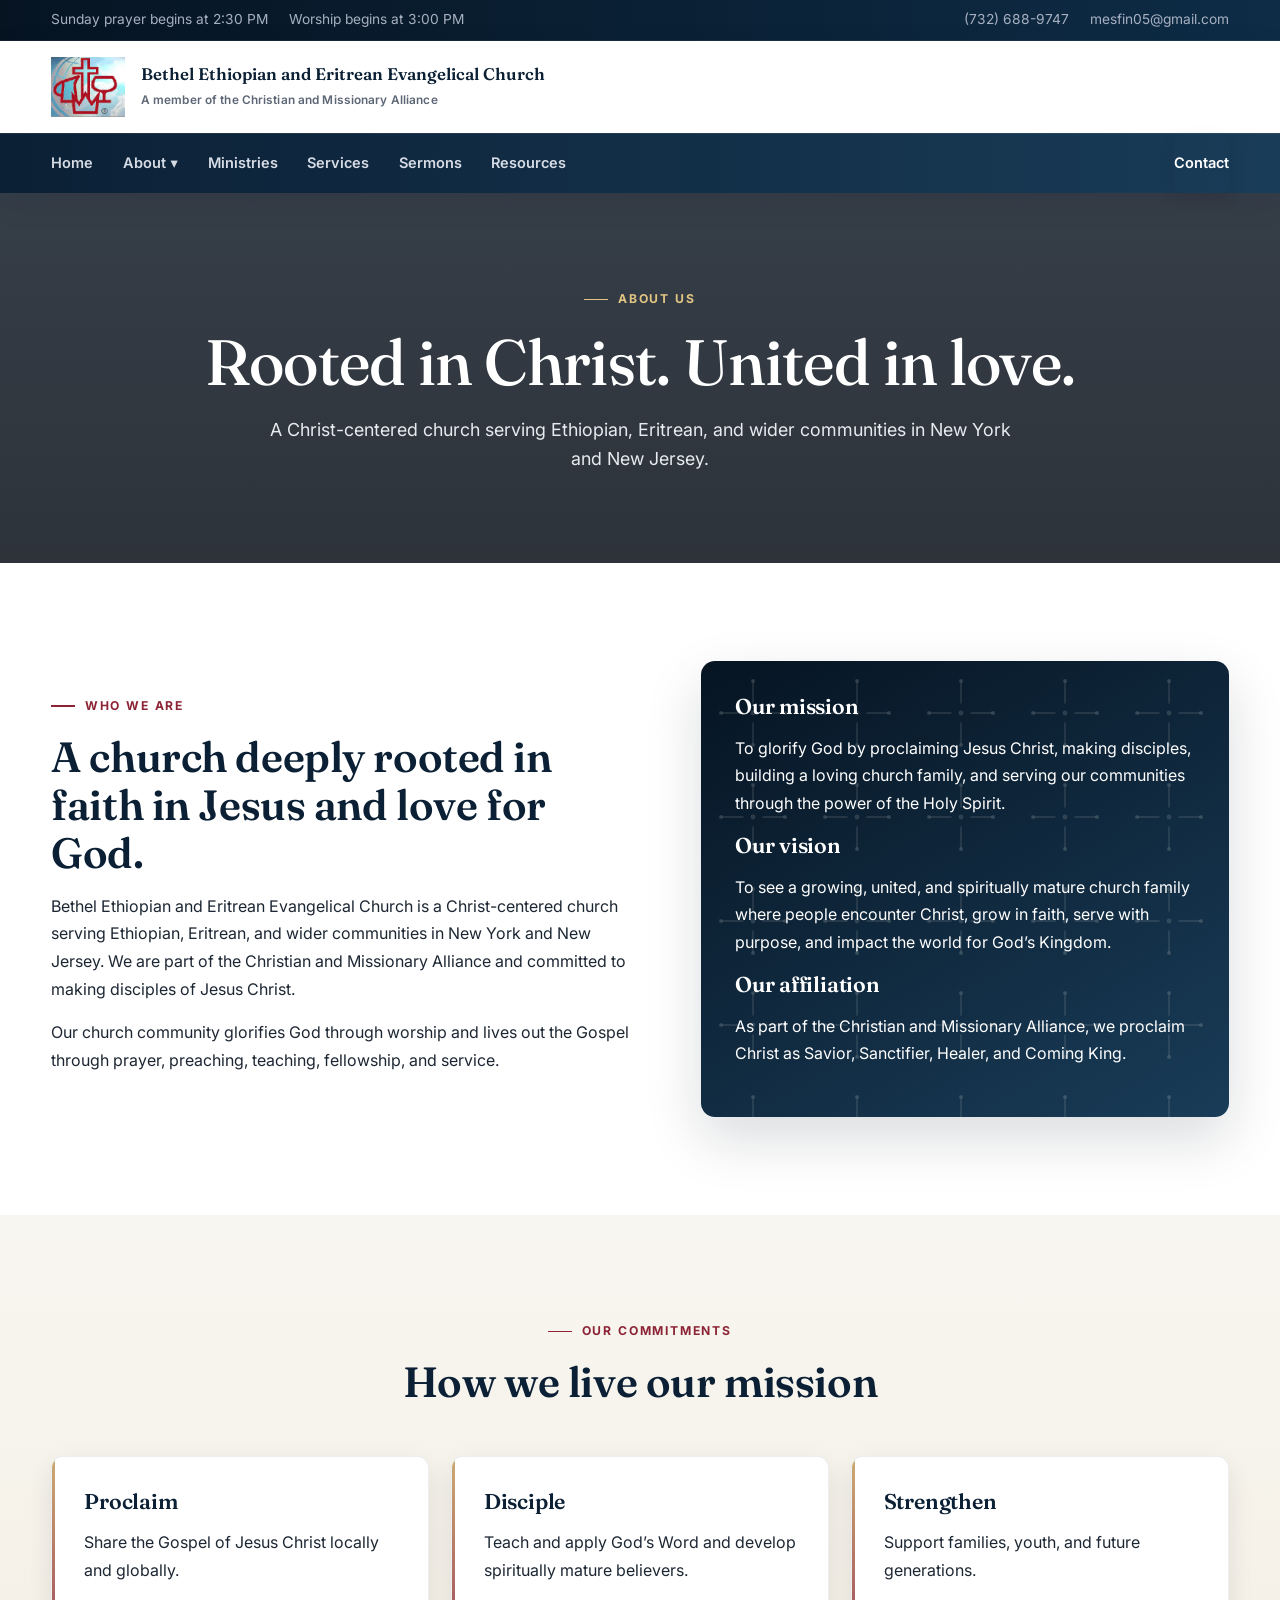
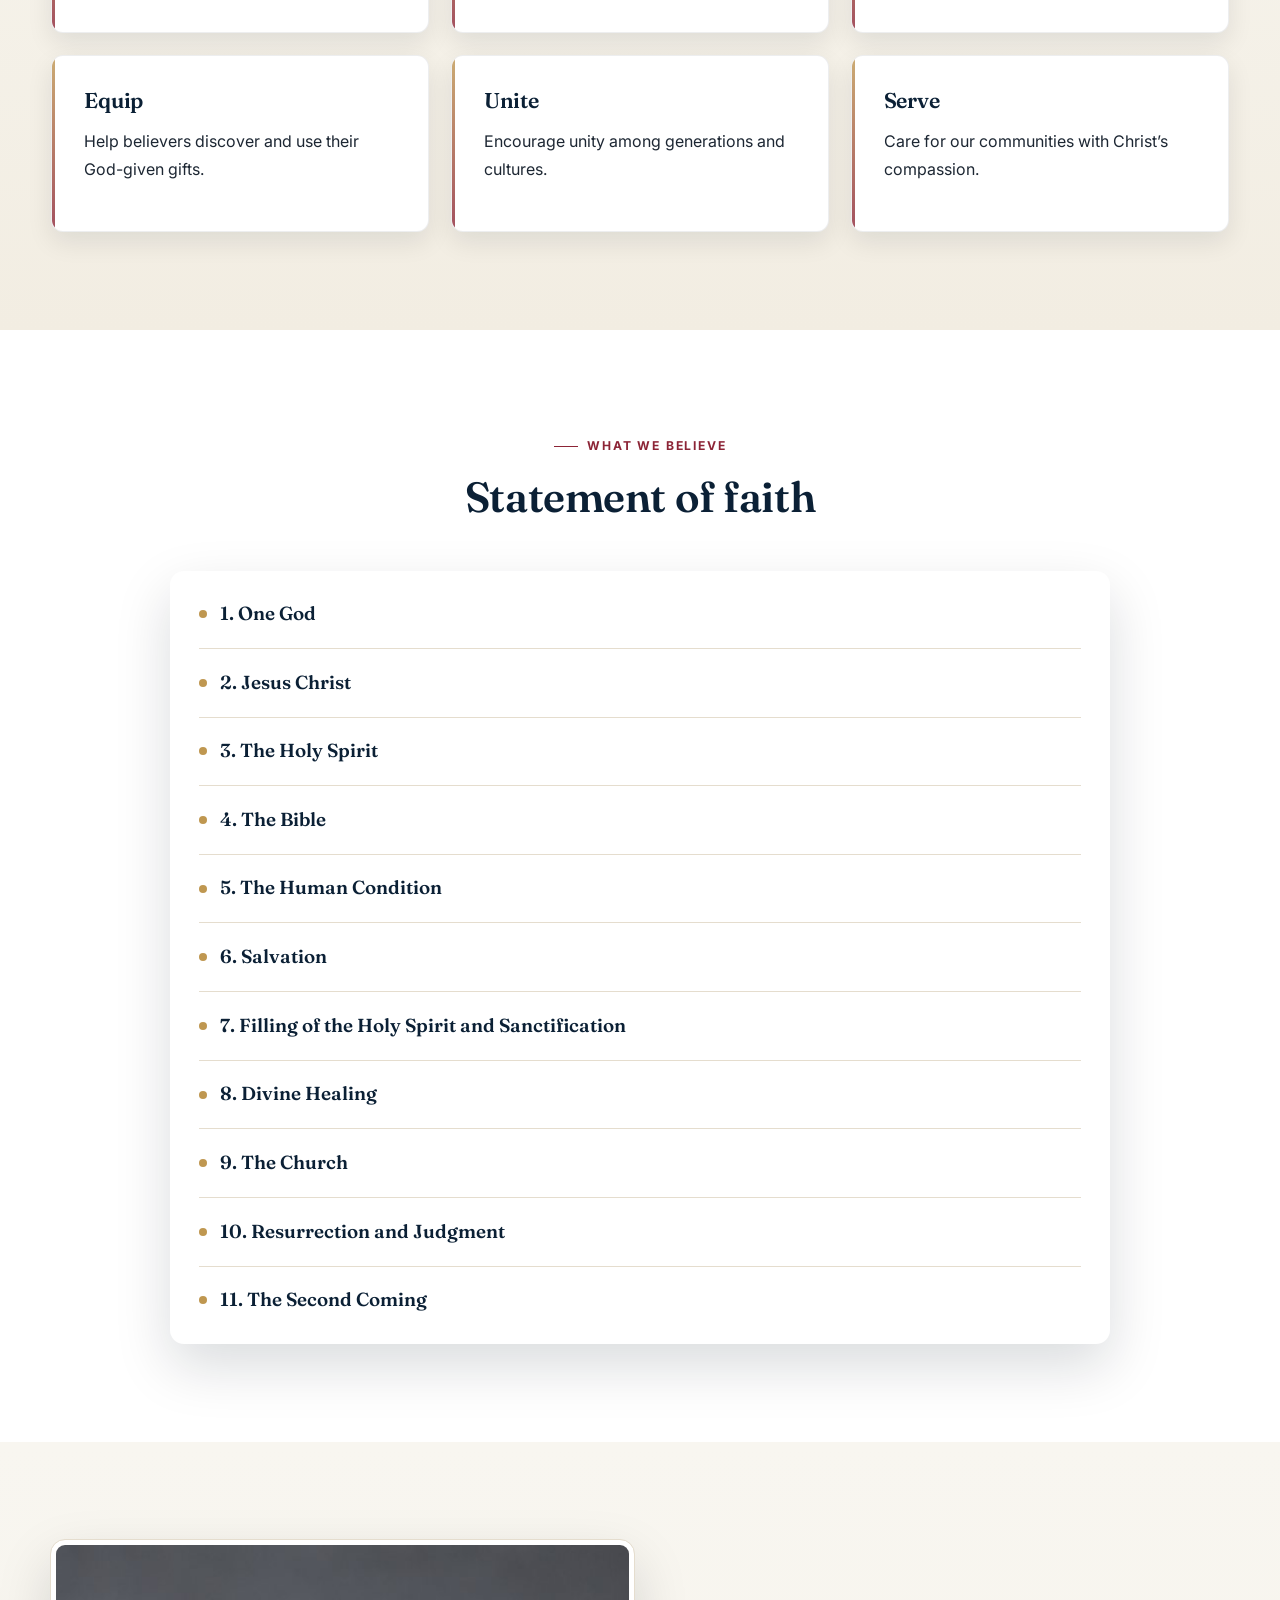
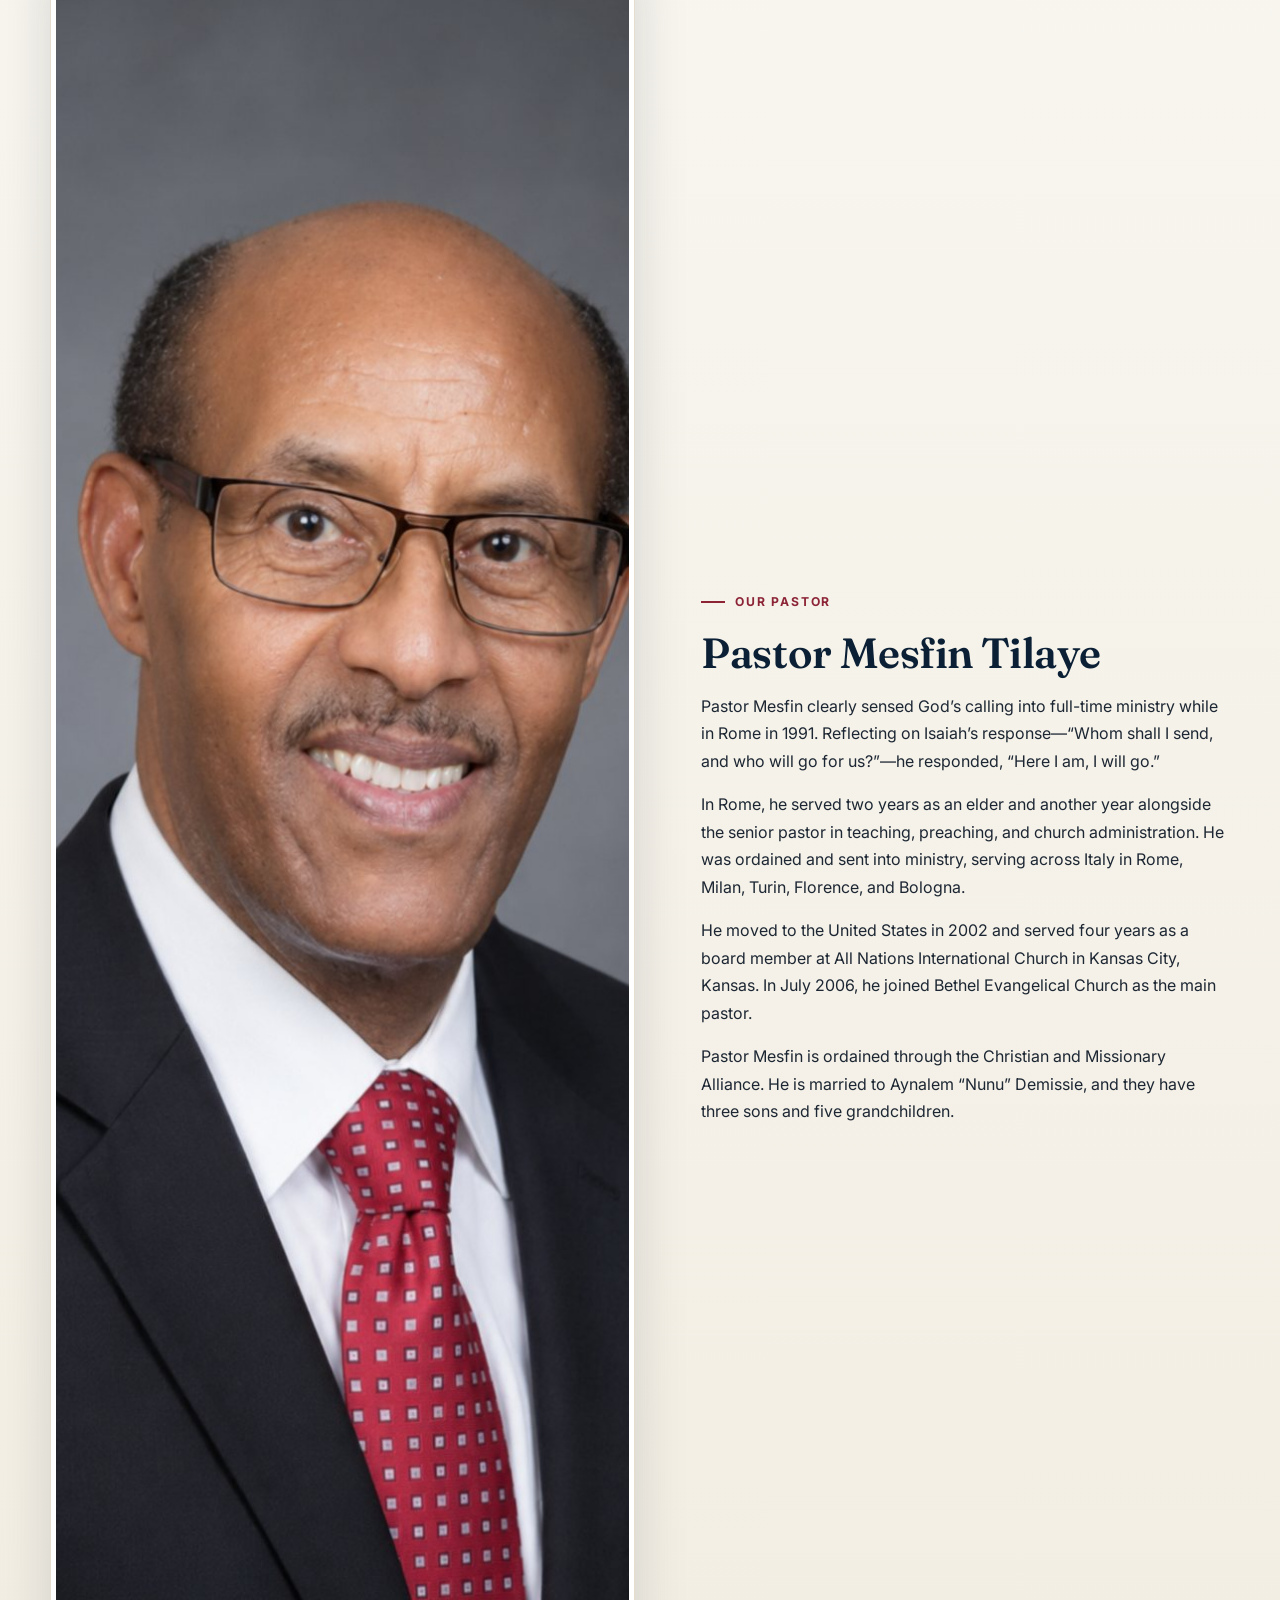
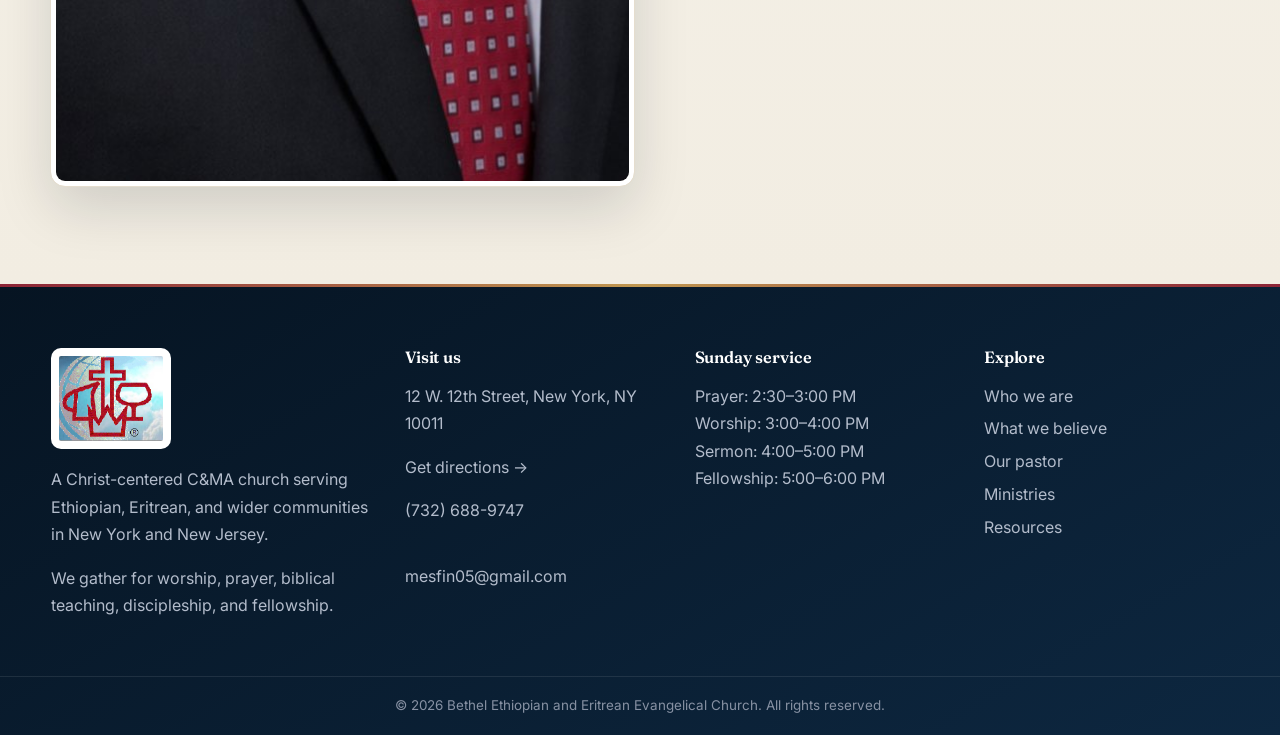
==== commit aefbfcb3: "search engine optimization" ====
--- a/about.html
+++ b/about.html
@@ -3,8 +3,67 @@
 <head>
   <meta charset="utf-8">
   <meta name="viewport" content="width=device-width,initial-scale=1">
-  <meta name="description" content="Christ-centered worship, biblical teaching, prayer, fellowship, and service in New York and New Jersey.">
-  <title>About | Bethel Ethiopian and Eritrean Evangelical Church</title>
+  <meta name="description" content="Learn who we are, what we believe, and meet Pastor Mesfin Tilaye at Bethel Ethiopian and Eritrean Evangelical Church, a Christian and Missionary Alliance congregation in New York City.">
+  <meta name="robots" content="index, follow">
+  <link rel="canonical" href="https://www.bethelchurchnyc.org/about.html">
+  <meta name="theme-color" content="#0b2035">
+  <title>About Us &amp; What We Believe | Bethel Ethiopian and Eritrean Evangelical Church</title>
+
+  <!-- Open Graph -->
+  <meta property="og:type" content="website">
+  <meta property="og:site_name" content="Bethel Ethiopian and Eritrean Evangelical Church">
+  <meta property="og:title" content="About Us &amp; What We Believe | Bethel Ethiopian and Eritrean Evangelical Church">
+  <meta property="og:description" content="Learn who we are, what we believe, and meet Pastor Mesfin Tilaye at Bethel Ethiopian and Eritrean Evangelical Church, a Christian and Missionary Alliance congregation in New York City.">
+  <meta property="og:url" content="https://www.bethelchurchnyc.org/about.html">
+  <meta property="og:image" content="https://www.bethelchurchnyc.org/images/icon-512.png">
+  <meta property="og:locale" content="en_US">
+
+  <!-- Twitter Card -->
+  <meta name="twitter:card" content="summary_large_image">
+  <meta name="twitter:title" content="About Us &amp; What We Believe | Bethel Ethiopian and Eritrean Evangelical Church">
+  <meta name="twitter:description" content="Learn who we are, what we believe, and meet Pastor Mesfin Tilaye at Bethel Ethiopian and Eritrean Evangelical Church, a Christian and Missionary Alliance congregation in New York City.">
+  <meta name="twitter:image" content="https://www.bethelchurchnyc.org/images/icon-512.png">
+
+  <!-- Favicons -->
+  <link rel="icon" href="favicon.ico" sizes="any">
+  <link rel="icon" type="image/png" sizes="32x32" href="images/favicon-32.png">
+  <link rel="icon" type="image/png" sizes="16x16" href="images/favicon-16.png">
+  <link rel="apple-touch-icon" sizes="180x180" href="images/apple-touch-icon.png">
+
+  <script type="application/ld+json">
+{
+  "@context": "https://schema.org",
+  "@type": "Church",
+  "name": "Bethel Ethiopian and Eritrean Evangelical Church",
+  "alternateName": "Bethel Church NYC",
+  "url": "https://www.bethelchurchnyc.org/",
+  "logo": "https://www.bethelchurchnyc.org/images/icon-512.png",
+  "image": "https://www.bethelchurchnyc.org/images/pastor-mesfin.jpg",
+  "telephone": "+1-732-688-9747",
+  "email": "mailto:mesfin05@gmail.com",
+  "address": {
+    "@type": "PostalAddress",
+    "streetAddress": "12 W. 12th Street",
+    "addressLocality": "New York",
+    "addressRegion": "NY",
+    "postalCode": "10011",
+    "addressCountry": "US"
+  },
+  "memberOf": {
+    "@type": "Organization",
+    "name": "The Christian and Missionary Alliance"
+  },
+  "openingHoursSpecification": [
+    {
+      "@type": "OpeningHoursSpecification",
+      "dayOfWeek": "Sunday",
+      "opens": "14:30",
+      "closes": "18:00",
+      "description": "Prayer, worship, sermon, and fellowship"
+    }
+  ]
+}
+  </script>
   <link rel="preconnect" href="https://fonts.googleapis.com">
   <link rel="preconnect" href="https://fonts.gstatic.com" crossorigin>
   <link href="https://fonts.googleapis.com/css2?family=Fraunces:ital,opsz,wght@0,9..144,400;0,9..144,500;0,9..144,600;0,9..144,700;1,9..144,500;1,9..144,600&family=Inter:wght@400;500;600;700;800;900&display=swap" rel="stylesheet">
@@ -27,7 +86,7 @@
 <header class="site-header">
   <div class="container nav-wrap">
     <a class="brand" href="index.html">
-      <img src="images/image1.png" alt="Bethel Ethiopian and Eritrean Evangelical Church logo">
+      <img src="images/image1.png" width="388" height="316" alt="Bethel Ethiopian and Eritrean Evangelical Church logo">
       <span class="brand-text">
         <strong>Bethel Ethiopian and Eritrean Evangelical Church</strong>
         <small>A member of the Christian and Missionary Alliance</small>
@@ -126,7 +185,7 @@
 
 <section id="pastor" class="section soft anchor">
   <div class="container split pastor-full">
-    <img src="images/pastor-mesfin.jpg" alt="Pastor Mesfin Tilaye">
+    <img src="images/pastor-mesfin.jpg" width="852" height="1846" alt="Pastor Mesfin Tilaye">
     <div>
       <p class="eyebrow red">Our pastor</p>
       <h2>Pastor Mesfin Tilaye</h2>
@@ -142,7 +201,7 @@
 <footer class="footer">
   <div class="container footer-grid">
     <div>
-      <img class="footer-logo" src="images/image1.png" alt="Bethel Ethiopian and Eritrean Evangelical Church logo">
+      <img class="footer-logo" src="images/image1.png" width="388" height="316" alt="Bethel Ethiopian and Eritrean Evangelical Church logo">
       <p>A Christ-centered C&amp;MA church serving Ethiopian, Eritrean, and wider communities in New York and New Jersey.</p>
       <p>We gather for worship, prayer, biblical teaching, discipleship, and fellowship.</p>
     </div>
--- a/css/style.css
+++ b/css/style.css
@@ -57,12 +57,12 @@
 
 /* header: identity row */
 .site-header{position:sticky;top:0;z-index:1000;box-shadow:0 10px 30px rgba(6,20,34,.08)}
-.nav-wrap{min-height:82px;display:flex;justify-content:space-between;align-items:center;gap:1rem;background:rgba(255,255,255,.98);backdrop-filter:blur(10px)}
-.brand{display:flex;align-items:center;gap:.85rem;min-width:0}
-.brand img{width:172px;height:auto;flex:none}
-.brand-text{display:flex;flex-direction:column;min-width:0}
-.brand-text strong{font-family:var(--serif);font-size:.98rem;font-weight:600;line-height:1.28;color:var(--navy);white-space:nowrap}
-.brand-text small{font-size:.72rem;color:var(--muted);font-weight:600;letter-spacing:.01em;white-space:nowrap}
+.nav-wrap{min-height:92px;padding:.6rem 0;display:flex;justify-content:space-between;align-items:center;gap:1.1rem;background:rgba(255,255,255,.98);backdrop-filter:blur(10px)}
+.brand{display:flex;align-items:center;gap:1rem;min-width:0}
+.brand img{height:60px;width:auto;flex:none}
+.brand-text{display:flex;flex-direction:column;justify-content:center;gap:.28rem;min-width:0}
+.brand-text strong{font-family:var(--serif);font-size:1.05rem;font-weight:600;line-height:1.25;color:var(--navy);white-space:nowrap}
+.brand-text small{font-size:.74rem;color:var(--muted);font-weight:600;letter-spacing:.01em;white-space:nowrap}
 .menu-toggle{display:none;border:0;background:var(--navy);color:#fff;font-size:1.25rem;border-radius:9px;padding:.56rem .74rem;cursor:pointer;flex:none}
 
 /* header: navigation row (its own bar, so it never fights the identity row for space) */
@@ -130,7 +130,7 @@
 .section-head{text-align:center;max-width:740px;margin:0 auto 3.1rem}
 .split{display:grid;grid-template-columns:1.05fr .95fr;gap:4.2rem;align-items:center}
 .media-card{position:relative}
-.media-card img{width:100%;height:100%;min-height:420px;object-fit:cover;border-radius:16px;box-shadow:var(--shadow)}
+.media-card img{display:block;width:100%;aspect-ratio:4/5;object-fit:cover;object-position:50% 15%;border-radius:16px;box-shadow:var(--shadow)}
 .float-card{position:absolute;right:-24px;bottom:24px;max-width:320px;background:#fff;padding:1.45rem 1.55rem;border-radius:12px;border-left:4px solid var(--gold);box-shadow:var(--shadow)}
 .float-card strong{display:block;margin-bottom:.5rem;color:var(--navy);font-family:var(--serif);font-weight:600;font-size:1.06rem}
 .signature{font-family:var(--serif);font-style:italic;color:var(--navy);font-size:1.06rem}
@@ -145,16 +145,16 @@
 .verse-card blockquote{margin:0 0 1rem;font-family:var(--serif);font-style:italic;font-weight:500;font-size:1.78rem;line-height:1.35}
 .verse-card cite{color:var(--gold-light);font-weight:700;font-style:normal;letter-spacing:.02em}
 .info-grid,.cards,.resource-grid,.teaser-grid{display:grid;gap:1.35rem}
-.cards.three,.teaser-grid{grid-template-columns:repeat(3,1fr)}
-.cards.two,.resource-grid{grid-template-columns:repeat(2,1fr)}
+.cards.three,.teaser-grid{grid-template-columns:repeat(auto-fit,minmax(260px,1fr))}
+.cards.two,.resource-grid{grid-template-columns:repeat(auto-fit,minmax(280px,1fr))}
 .card,.resource-card,.teaser-card,.schedule-card,.sermon-card,.ministry-card{position:relative;overflow:hidden;background:#fff;border-radius:12px;padding:2rem;box-shadow:var(--shadow-soft);border:1px solid rgba(6,20,34,.07);transition:transform .22s ease,box-shadow .22s ease}
 .card::before,.resource-card::before,.teaser-card::before,.ministry-card::before{content:"";position:absolute;left:0;top:0;bottom:0;width:3px;background:linear-gradient(var(--gold),var(--burgundy));opacity:.8}
 .card:hover,.resource-card:hover,.teaser-card:hover,.sermon-card:hover,.ministry-card:hover{transform:translateY(-3px);box-shadow:var(--shadow)}
 .icon{display:grid;place-items:center;width:50px;height:50px;border-radius:10px;background:var(--cream);color:var(--burgundy);font-size:1.22rem;margin-bottom:1.1rem;font-family:var(--serif)}
 .compact{grid-template-columns:repeat(3,1fr)!important}
 .pastor-preview img,.pastor-full img{width:100%;border-radius:14px;box-shadow:var(--shadow);object-fit:cover;border:5px solid #fff;outline:1px solid var(--line)}
-.pastor-preview img{height:560px;object-position:50% 18%}
-.pastor-full img{min-height:620px;object-position:50% 12%}
+.pastor-preview img{aspect-ratio:4/5;object-position:50% 16%}
+.pastor-full img{aspect-ratio:3/4;object-position:50% 14%}
 .cta{background:linear-gradient(125deg,var(--burgundy-2) 0%,var(--burgundy) 50%,var(--burgundy-light) 100%);color:#fff;text-align:center;padding:86px 0;margin-top:0;position:relative;overflow:hidden}
 .cta::before{content:"";position:absolute;inset:0;background-image:var(--cross-cream);background-size:104px 104px;opacity:.3;pointer-events:none}
 .cta>*{position:relative}
@@ -216,7 +216,7 @@
 .footer h3,.footer h4{color:#fff;font-family:var(--serif);font-size:1.02rem;margin-bottom:1rem;font-weight:600}
 .footer a{display:block;margin:.34rem 0;color:#b3bccb;transition:color .15s ease}
 .footer a:hover{color:var(--gold-light)}
-.footer-logo{width:220px;background:#fff;padding:.4rem;border-radius:10px;margin-bottom:1.1rem}
+.footer-logo{width:120px;height:auto;background:#fff;padding:.5rem;border-radius:10px;margin-bottom:1.1rem}
 .footer-bottom{border-top:1px solid rgba(255,255,255,.09);padding:1.1rem 0;text-align:center;font-size:.84rem;color:#8791a3}
 .back-top{position:fixed;right:1.2rem;bottom:1.2rem;border:0;background:var(--burgundy);color:#fff;width:44px;height:44px;border-radius:10px;font-size:1.1rem;display:none;cursor:pointer;box-shadow:var(--shadow);transition:transform .2s ease,background .2s ease}
 .back-top:hover{background:var(--burgundy-2);transform:translateY(-2px)}
@@ -241,7 +241,7 @@
 
 @media (max-width:1180px){
   .nav{gap:1.1rem;font-size:.87rem}
-  .brand img{width:158px}
+  .brand img{height:54px}
 }
 @media (max-width:980px){
   .menu-toggle{display:block}
@@ -249,6 +249,8 @@
   .nav-bar .container{width:100%;padding:0}
   .nav{display:none;position:absolute;left:0;right:0;top:100%;background:#fff;padding:1rem 4%;box-shadow:var(--shadow);flex-direction:column;align-items:stretch;gap:0;white-space:normal;color:var(--ink)}
   .nav.open{display:flex}
+  .nav-wrap{min-height:76px;padding:.5rem 0}
+  .brand img{height:48px}
   .nav>a,.dropbtn,.nav-cta{display:flex;width:100%;text-align:left;padding:.8rem 0;background:none;color:inherit;border-radius:0;box-shadow:none;margin-left:0}
   .nav>a::after,.dropbtn::after{display:none}
   .dropdown-menu{display:block;position:static;box-shadow:none;border:0;padding:0 0 0 1rem;min-width:0;margin-top:0}
@@ -258,26 +260,58 @@
   .footer-grid{grid-template-columns:repeat(2,1fr)}
 }
 @media (max-width:900px){
-  .service-grid,.cards.three,.compact,.ministry-grid,.sermon-grid,.stat-band{grid-template-columns:repeat(2,1fr)!important}
+  .service-grid,.cards.three,.teaser-grid,.compact,.ministry-grid,.sermon-grid,.stat-band{grid-template-columns:repeat(2,1fr)!important}
 }
 @media (max-width:720px){
   h1{font-size:2.5rem}
   .topbar-inner{padding:.6rem 0;align-items:flex-start}
   .topbar-right{justify-content:flex-start}
   .topbar-left span:nth-child(2){display:none}
-  .nav-wrap{min-height:72px}
-  .nav{top:72px}
-  .brand img{width:148px}
+  .nav-wrap{min-height:64px;padding:.4rem 0}
+  .nav{top:64px}
+  .brand img{height:42px}
   .brand-text{display:none}
   .hero{min-height:640px}
   .hero-copy{padding:3.5rem 0 6.4rem}
   .service-ribbon{margin-top:-50px}
-  .service-grid,.cards.three,.cards.two,.compact,.ministry-grid,.footer-grid,.sermon-grid,.resource-grid,.stat-band{grid-template-columns:1fr!important}
+  .service-grid,.cards.three,.teaser-grid,.cards.two,.compact,.ministry-grid,.footer-grid,.sermon-grid,.resource-grid,.stat-band{grid-template-columns:1fr!important}
   .schedule-card{grid-template-columns:1fr;gap:.65rem}
   .page-hero{min-height:280px}
-  .media-card img{min-height:320px}
   .float-card{position:static;max-width:none;margin-top:1rem}
   .contact-grid{grid-template-columns:1fr}
   .section{padding:64px 0}
   .anchor{scroll-margin-top:80px}
 }
+
+/* Mobile layout fix: prevent ministry cards from becoming narrow columns on phones */
+@media (max-width:720px){
+  .container{width:min(100% - 32px,1260px)}
+  .teaser-grid{display:grid;grid-template-columns:1fr!important;gap:1.05rem}
+  .teaser-card,.card,.ministry-card,.resource-card,.sermon-card{padding:1.45rem 1.35rem;border-radius:14px}
+  .teaser-card h3,.card h3,.ministry-card h3{font-size:1.45rem;line-height:1.18;word-break:normal;overflow-wrap:normal}
+  .teaser-card p,.card p,.ministry-card p{font-size:1rem;line-height:1.65}
+  .text-link{display:inline-flex;align-items:center;margin-top:.25rem}
+}
+
+@media (max-width:420px){
+  .brand img{height:38px}
+  .menu-toggle{padding:.5rem .68rem;border-radius:10px}
+  .section{padding:56px 0}
+}
+
+/* Contact form status messages */
+.form-status {
+  min-height: 1.5rem;
+  margin: 0.8rem 0 0;
+  font-weight: 700;
+}
+.form-status.success {
+  color: #157347;
+}
+.form-status.error {
+  color: #a3253d;
+}
+.contact-form button[disabled] {
+  opacity: 0.7;
+  cursor: wait;
+}
